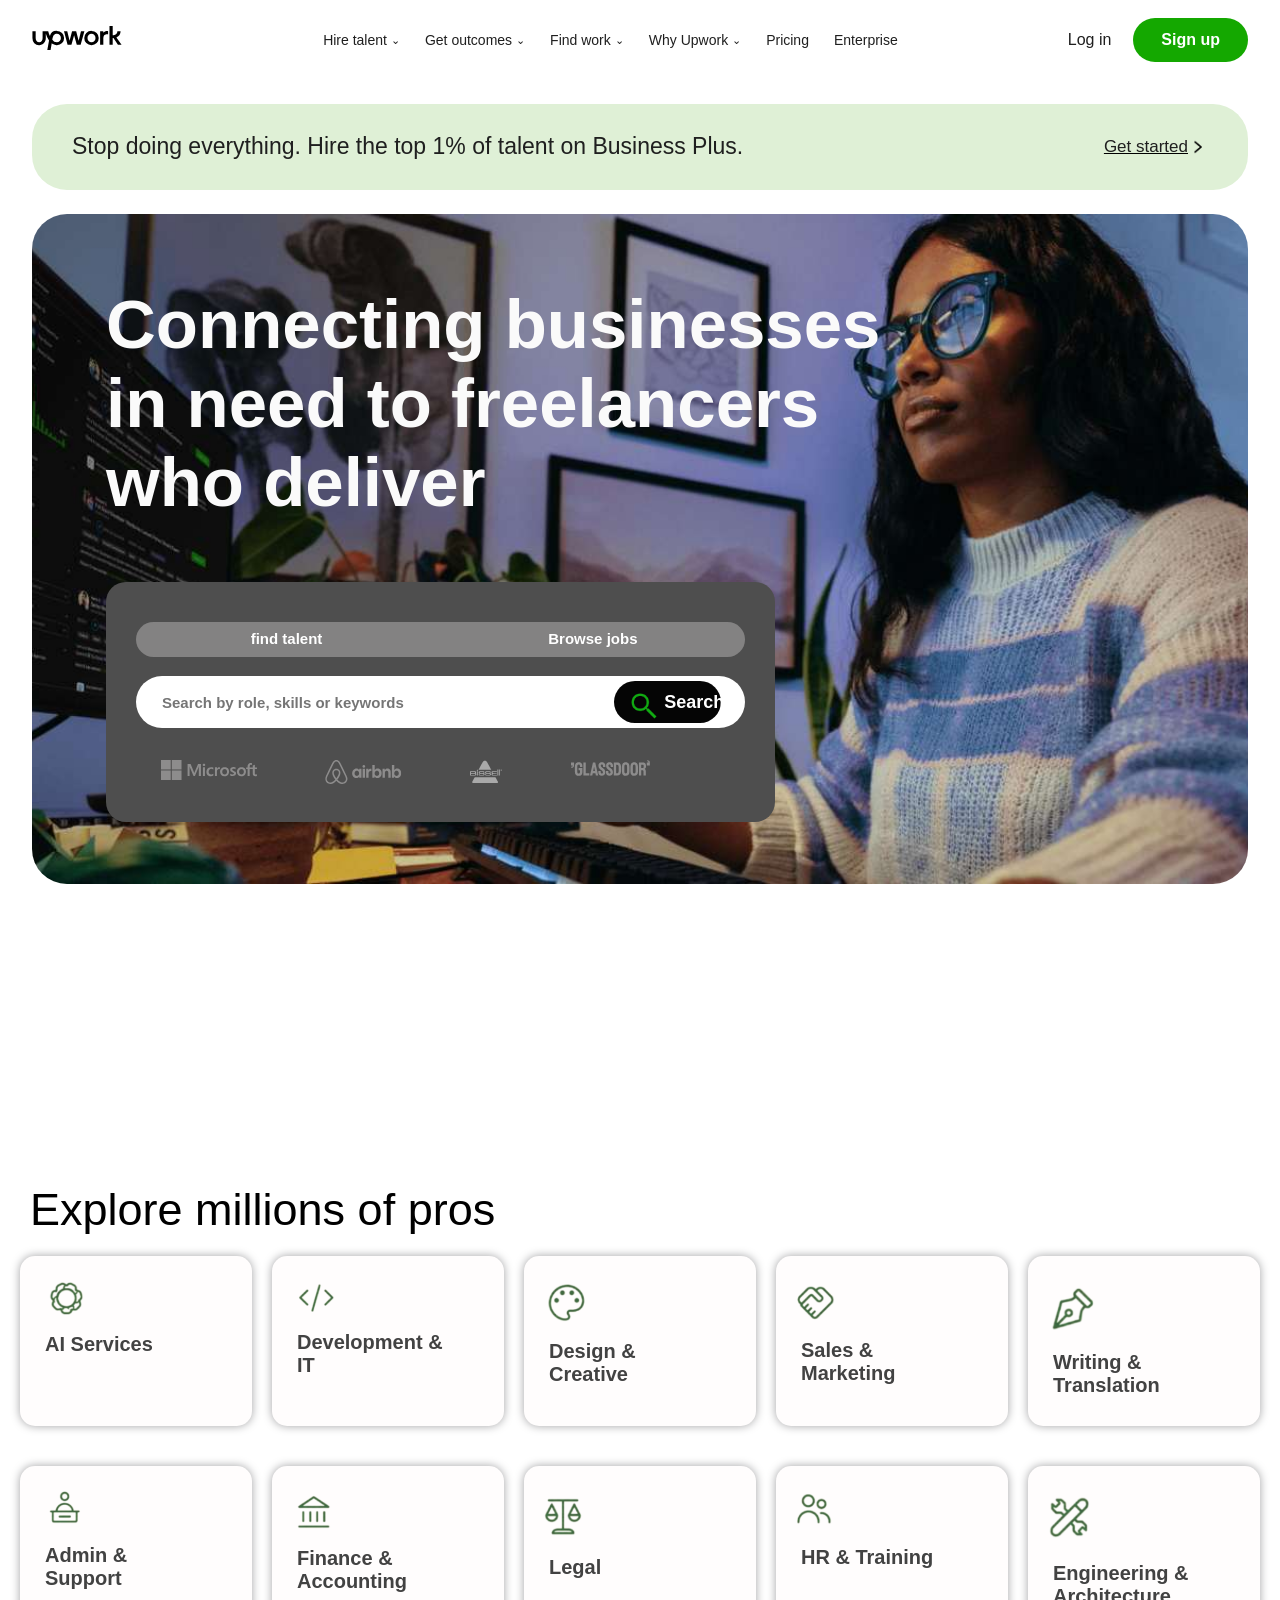
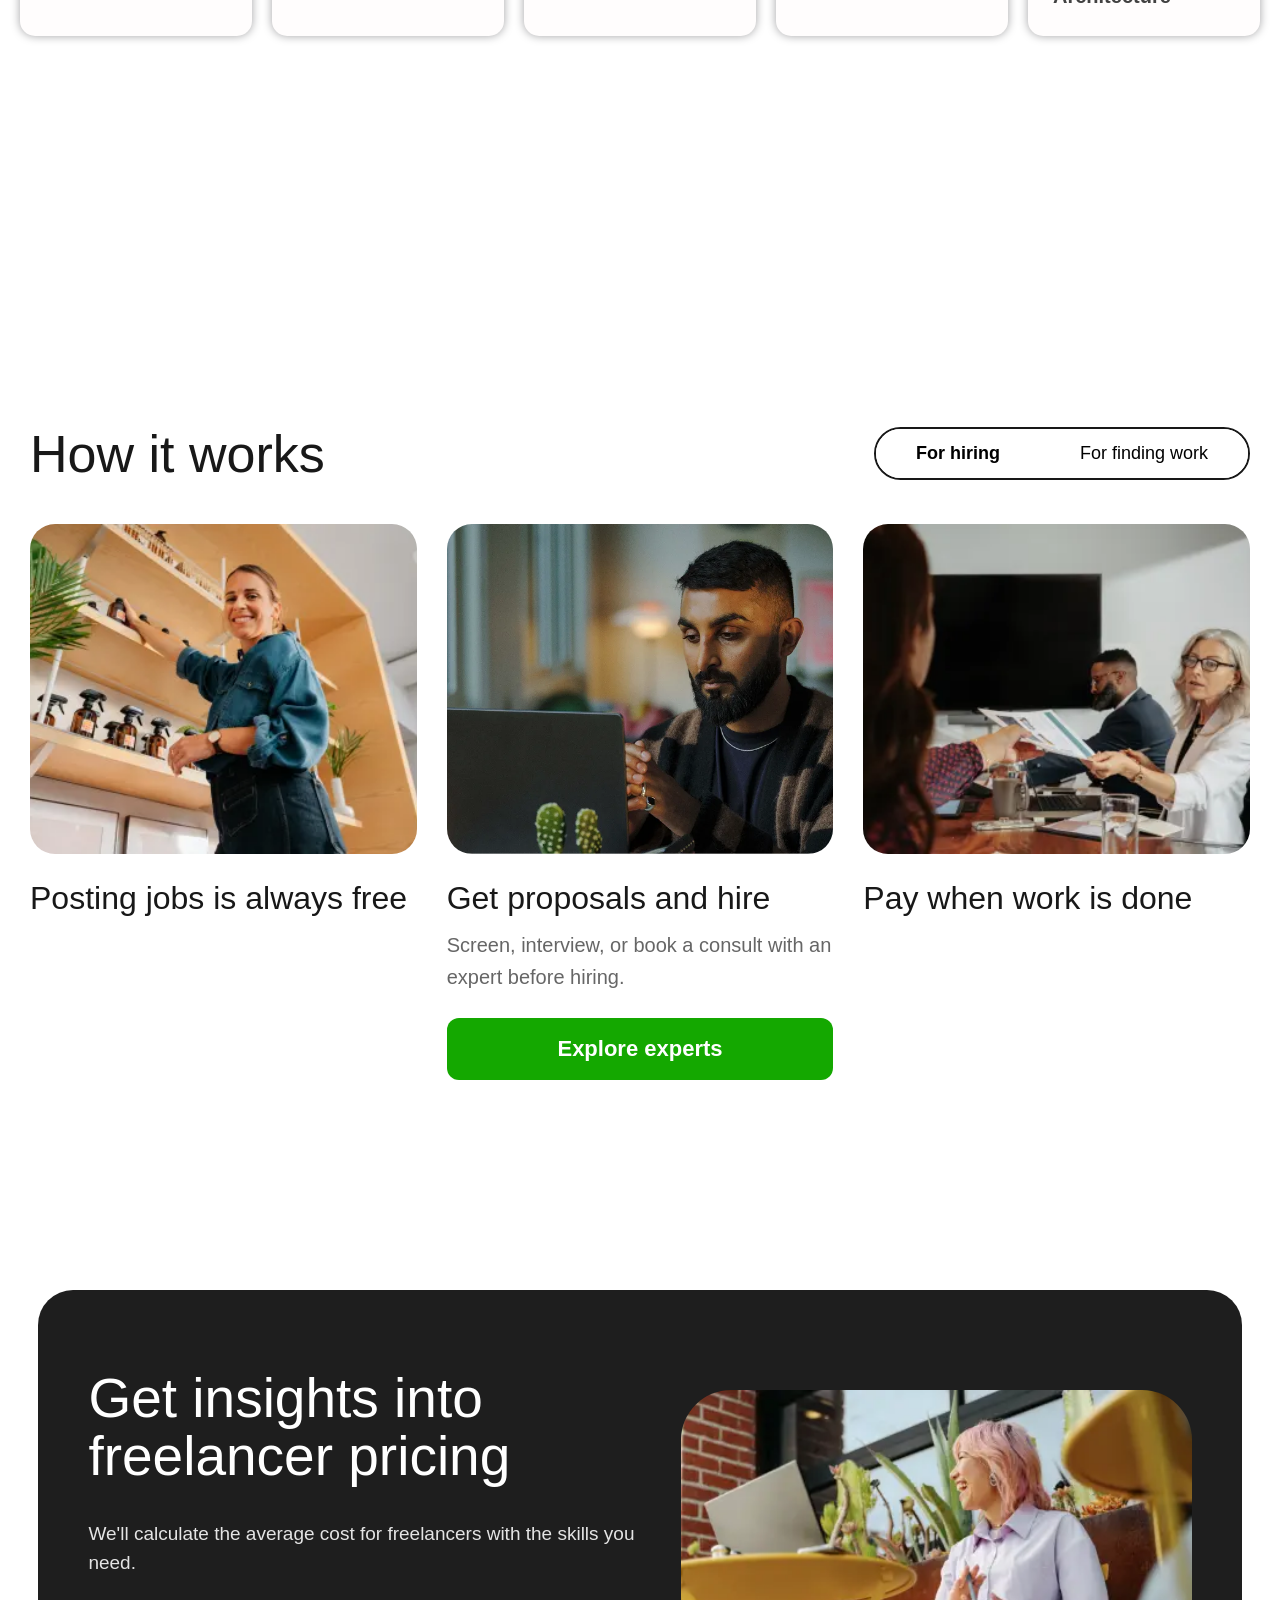
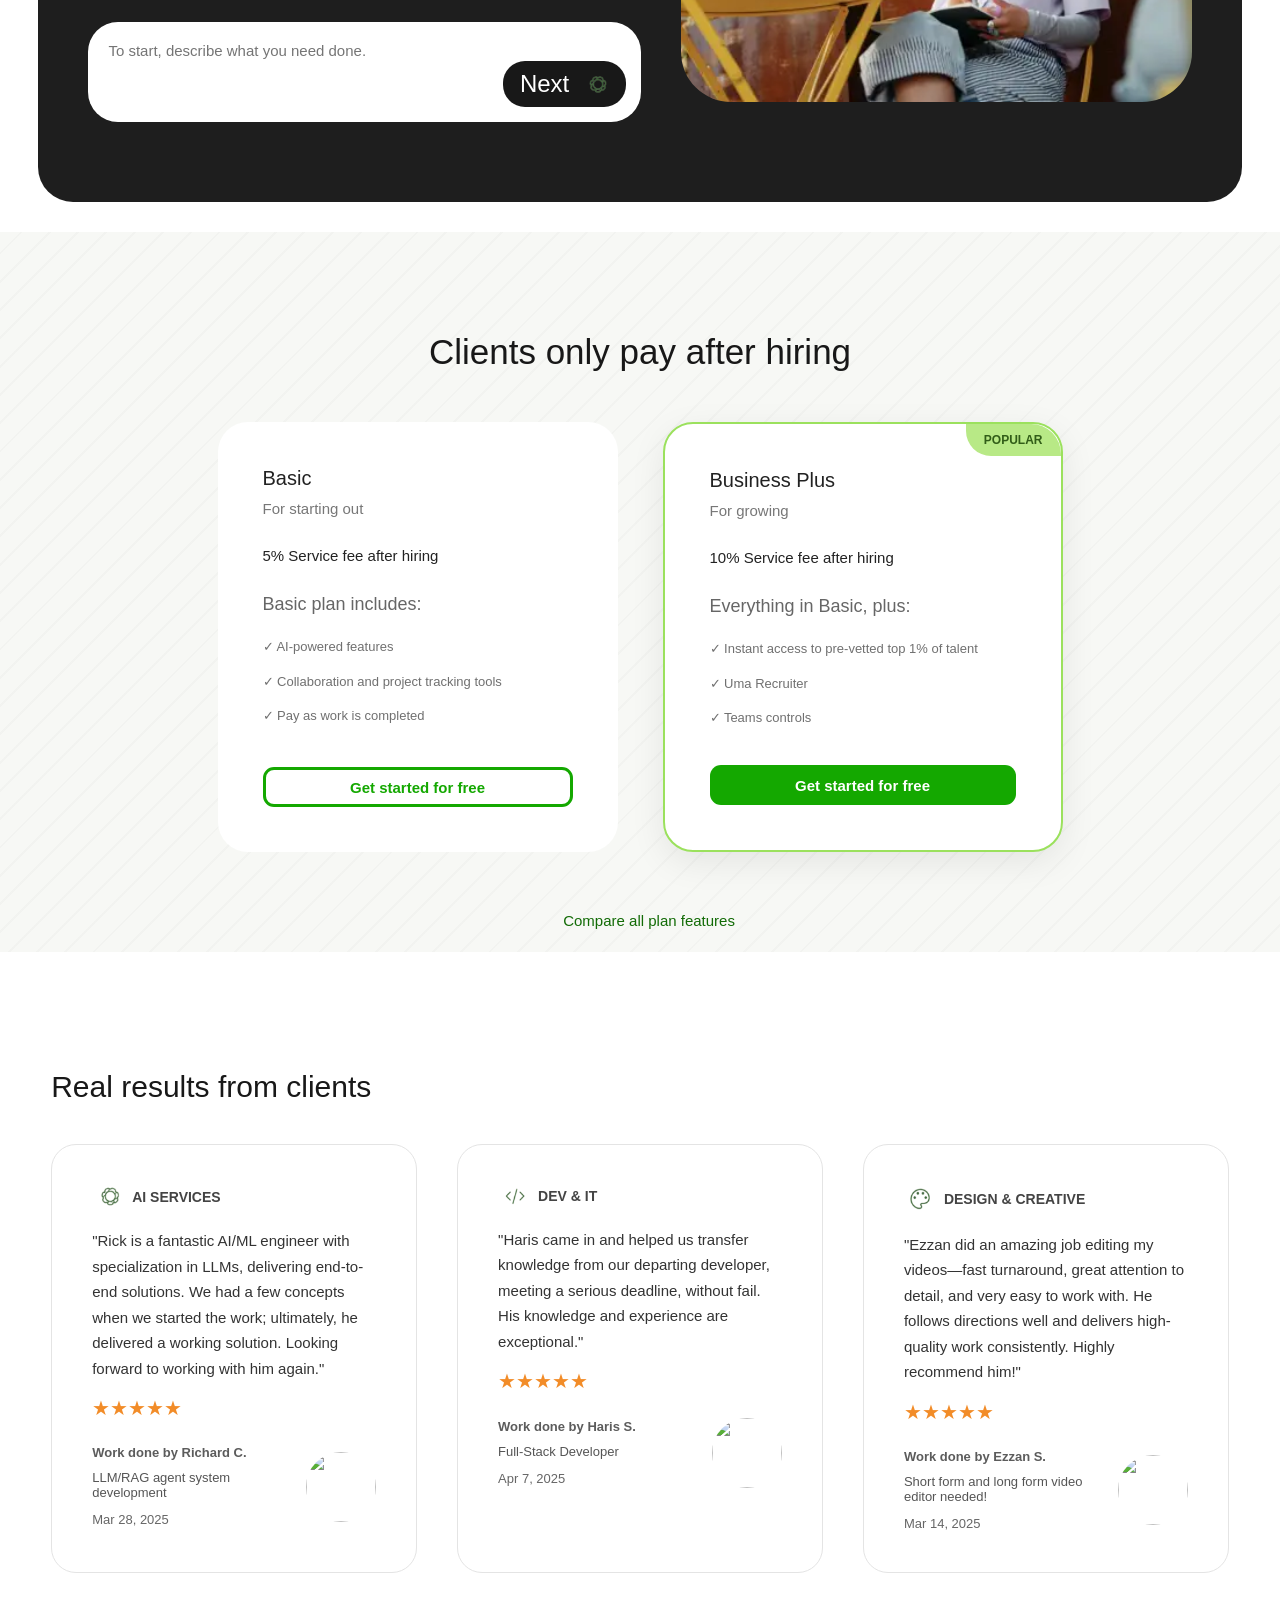
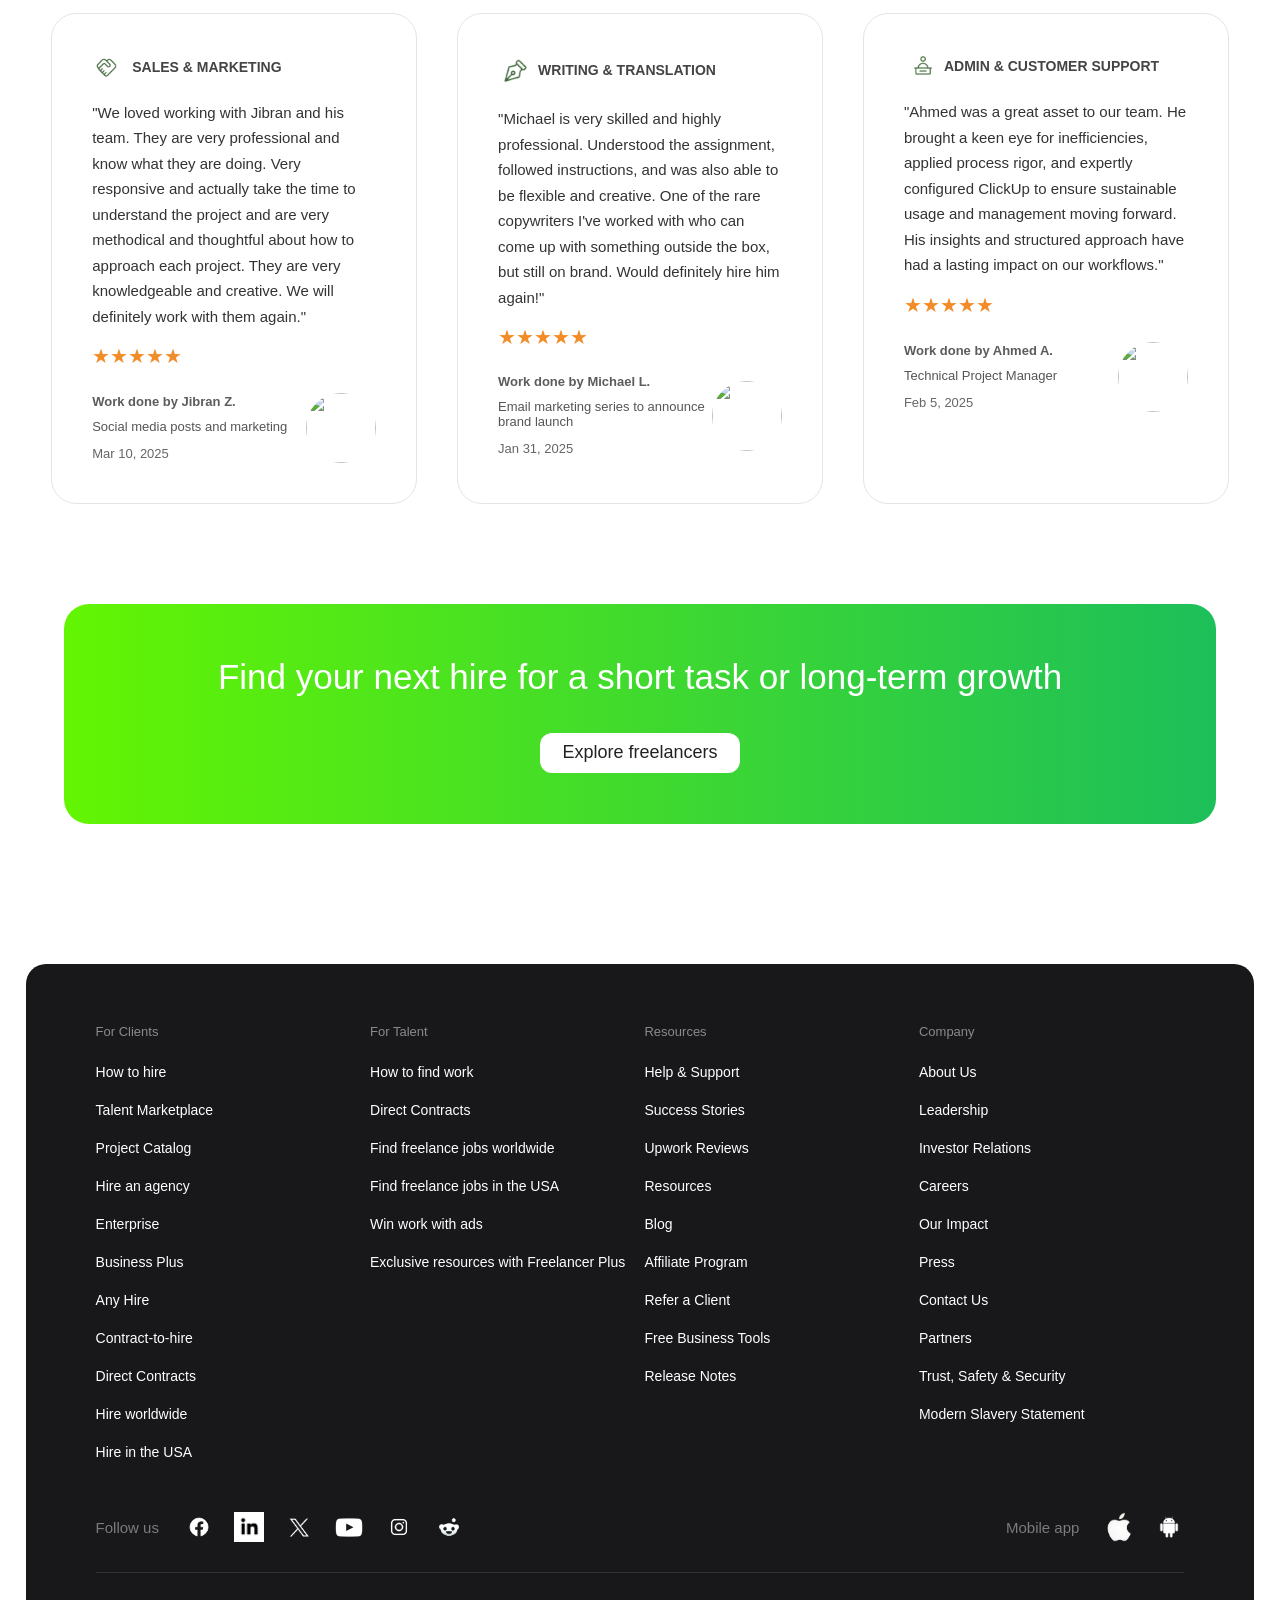
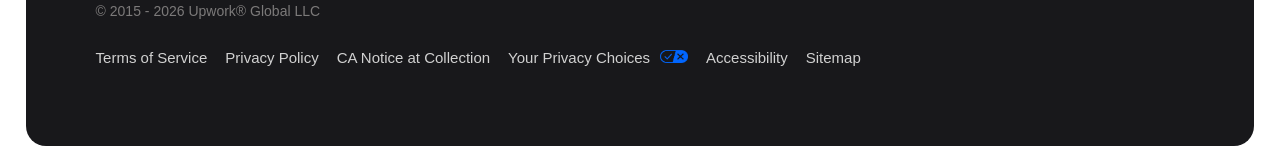
==== index.html @ 5a53b21b "first commit" ====
<!DOCTYPE html>
<html lang="en">
<head>
    <meta charset="UTF-8">
    <meta name="viewport" content="width=device-width, initial-scale=1.0">
    <title>Upwork Clone</title>
    <link rel="stylesheet" href="style.css">
</head>
<body>

    <header class="navbar">

        <div class="logo"><img src="./asset/upwork.svg.svg" alt="upwork"></div>

        <div class="menu-btn" id="menu-btn">
            <span></span>
            <span></span>
            <span></span>
        </div>

        <nav class="nav-links" id="nav-links">
            <ul>
                <li><a href="H">Hire talent<span class="arrow">⌄</span></a></li>
                <li><a href="H">Get outcomes<span class="arrow">⌄</span></a></li>   
                <li><a href="H">Find work<span class="arrow">⌄</span></a></li>
                <li><a href="H">Why Upwork<span class="arrow">⌄</span></a></li>
                <li><a href="H">Pricing</a></li>
                <li><a href="H">Enterprise</a></li>
            </ul>

            <div class="nav-right">
                <a href="H" class="login">Log in</a>
                <a href="H" class="signup">Sign up</a>
            </div>
            </nav>
    </header>


    <section class="top-banner">
        <div class="top-banner-content">
            <h2>Stop doing everything. Hire the top 1% of talent on Business Plus.</h2>
            
            <div class="dis">
            <u><a href="">Get started</a></u>
            <img src="./asset/download (1)1.png" alt="">
            </div>
        </div>
    </section>


    <section class="hero">
        <img src="./asset/ApartmentCoder.jpg" class="hero-img">
    
    <div class="text">
        <p>Connecting businesses <br> in need to freelancers <br> who deliver</p>
    </div>
        <div class="botton">
            <button class="BUTTON">  
                <button class="insider">find talent</button>
                <button class="insider1">Browse jobs</button>
            </button>
            <div class="BUTTON1">
                <input type="text" placeholder="Search by role, skills or keywords">
            </div>

            <div class="BUTTON2">
                <img src="./asset/bbbbbbbbbbb.png" alt="">
                <p><a href="H">Search</a></p>
            </div>

        <div class="images">
            <div><img src="./asset/logo-microsoft-grey.svg" alt=""></div>
            <div><img src="./asset/airbnb-grey.svg" alt=""></div>
            <div><img src="./asset/bissell-grey.svg" alt=""></div>
            <div><img src="./asset/glassdoor.svg" alt=""></div>
         </div>   
        </div>
    </section>

    <section class="SECTION2">
        <div class="PTE">
        <p>Explore millions of pros</p>
        </div>
        
        <div class="CARD">
            <div class="CARD1">
                <img src="./asset/ROUND.png" alt="">
                <p>AI Services</p>
            </div>
            <div class="CARD1">
                <img src="./asset/SIDE CUR.png" alt="">
                <p>Development & <br> IT</p>
            </div>
            <div class="CARD1">
                <img src="./asset/MESSA.png" alt="">
                <p>Design & <br>Creative</p>
            </div>
            <div class="CARD1">
                <img src="./asset/handshake.png" alt="">
                <p>Sales & <br> Marketing</p>
            </div>
            <div class="CARD1">
                <img src="./asset/BENDARR.png" alt="">
                <p>Writing & <br>Translation</p>
            </div>
        </div>

        <div class="CARD2">
            <div class="CARD3">
                <img src="./asset/CAPP.png" alt="">
                <p>Admin & <br>Support</p>
            </div>
            <div class="CARD3">
                <img src="./asset/HOUSE.png" alt="">
                <p>Finance & <br>Accounting</p>
            </div>
            <div class="CARD3">
                <img src="./asset/WEIGHT.png" alt="">
                <p>Legal</p>
            </div>
            <div class="CARD3">
                <img src="./asset/PEOPL.png" alt="">
                <p>HR & Training</p>
            </div>
            <div class="CARD3">
                <img src="./asset/SPINNER.png" alt="">
                <p>Engineering & <br>Architecture</p>
            </div>
        </div>

    </section>
   
    <section class="how-it-works">
    <div class="container">

        <div class="top-bar">
            <h2>How it works</h2>

            <div class="switch-btn">
                <button class="active">For hiring</button>
                <button>For finding work</button>
            </div>
        </div>

        <div class="work-cards">

            <div class="work-card">
                <img src="./asset/for_hiring_1.jpg" alt="">
                <h3>Posting jobs is always free</h3>
            </div>

            <div class="work-card">
                <img src="./asset/for_hiring_7.png" alt="">
                <h3>Get proposals and hire</h3>
                <p>
                    Screen, interview, or book a consult
                    with an expert before hiring.
                </p>

                <a href="#" class="expert-btn">
                    Explore experts
                </a>
            </div>

            <div class="work-card">
                <img src="./asset/for_finding_work_1.png" alt="">
                <h3>Pay when work is done</h3>
            </div>

        </div>

    </div>
</section>

<section class="pricing-section">

    <div class="pricing-container">
        <div class="pricing-left">

            <h2>
                Get insights into <br>
                freelancer pricing
            </h2>

            <p>
                We'll calculate the average cost for freelancers with the skills you need.
            </p>

            <div class="pricing-input-box">
                <input
                    type="text"placeholder="To start, describe what you need done.">
                <button class="next-btn">
                    <span>Next</span>
                    <img src="./asset/ROUND.png" alt="">
                </button>
            </div>

        </div>

        <div class="pricing-right">
            <img src="./asset/gett.webp" alt="">
        </div>
    </div>
</section>

<section class="plans-section">

    <h2 class="plans-title">
        Clients only pay after hiring
    </h2>

    <div class="plans-wrapper">

        <div class="plan-card basic-card">
            <h3>Basic</h3>
            <p class="plan-subtitle">
                For starting out
            </p>

            <p class="fee-text">
                5% Service fee after hiring
            </p>

            <h4>
                Basic plan includes:
            </h4>

            <ul>
                <li>✓ AI-powered features</li>
                <li>✓ Collaboration and project tracking tools</li>
                <li>✓ Pay as work is completed</li>
            </ul>

            <button class="outline-btn">
                Get started for free
            </button>
        </div>

        <div class="plan-card business-card">

            <div class="popular-tag">
                POPULAR
            </div>

            <h3>Business Plus</h3>

            <p class="plan-subtitle">
                For growing
            </p>

            <p class="fee-text">
                10% Service fee after hiring
            </p>

            <h4>
                Everything in Basic, plus:
            </h4>

            <ul>
                <li>✓ Instant access to pre-vetted top 1% of talent</li>
                <li>✓ Uma Recruiter</li>
                <li>✓ Teams controls</li>
            </ul>

            <button class="green-btn">
                Get started for free
            </button>
        </div>
    </div>
</section>

<section class="plan">
    <p><a href="text">Compare all plan features</a></p>
</section>

<section class="results-section">
    <h2 class="results-title">
        Real results from clients
    </h2>

    <div class="results-grid">
        <div class="result-card">

            <div class="category">
                <img src="./asset/ROUND.png" alt="">
                <span>AI SERVICES</span>
            </div>

            <p class="review">
                "Rick is a fantastic AI/ML engineer with specialization in LLMs, delivering end-to-end solutions. We had a few concepts when we started the work; ultimately, he delivered a working solution. Looking forward to working with him again."
            </p>

            <div class="stars">
                ★★★★★
            </div>

            <div class="worker">

                <div>
                    <h4>Work done by Richard C.</h4>
                    <p>LLM/RAG agent system development</p>
                    <span>Mar 28, 2025</span>
                </div>
                <img src="./asset/profile1.png" alt="">
            </div>
        </div>

        <div class="result-card">

            <div class="category">
                <img src="./asset/SIDE CUR.png" alt="">
                <span>DEV & IT</span>
            </div>

            <p class="review">
                "Haris came in and helped us transfer knowledge from our departing developer, meeting a serious deadline, without fail. His knowledge and experience are exceptional."
            </p>

            <div class="stars">
                ★★★★★
            </div>

            <div class="worker">
                <div>
                    <h4>Work done by Haris S.</h4>
                    <p>Full-Stack Developer</p>
                    <span>Apr 7, 2025</span>
                </div>
                <img src="./asset/profile2.png" alt="">
            </div>
        </div>

        <div class="result-card">
            <div class="category">
                <img src="./asset/MESSA.png" alt="">
                <span>DESIGN & CREATIVE</span>
            </div>

            <p class="review">
                "Ezzan did an amazing job editing my videos—fast turnaround, great attention to detail, and very easy to work with. He follows directions well and delivers high-quality work consistently. Highly recommend him!"
            </p>

            <div class="stars">
                ★★★★★
            </div>

            <div class="worker">
                <div>
                    <h4>Work done by Ezzan S.</h4>
                    <p>Short form and long form video editor needed!</p>
                    <span>Mar 14, 2025</span>
                </div>
                <img src="./asset/profile3.png" alt="">
            </div>
        </div>

        <div class="result-card">
            <div class="category">
                <img src="./asset/handshake.png" alt="">
                <span>SALES & MARKETING</span>
            </div>

            <p class="review">
                "We loved working with Jibran and his team. They are very professional and know what they are doing. Very responsive and actually take the time to understand the project and are very methodical and thoughtful about how to approach each project. They are very knowledgeable and creative. We will definitely work with them again."
            </p>

            <div class="stars">
                ★★★★★
            </div>

            <div class="worker">
                <div>
                    <h4>Work done by Jibran Z.</h4>
                    <p>Social media posts and marketing</p>
                    <span>Mar 10, 2025</span>
                </div>
                <img src="./asset/profile4.png" alt="">
            </div>
        </div>

        <div class="result-card">
            <div class="category">
                <img src="./asset/BENDARR.png" alt="">
                <span>WRITING & TRANSLATION</span>
            </div>

            <p class="review">
                "Michael is very skilled and highly professional. Understood the assignment, followed instructions, and was also able to be flexible and creative. One of the rare copywriters I've worked with who can come up with something outside the box, but still on brand. Would definitely hire him again!"
            </p>

            <div class="stars">
                ★★★★★
            </div>

            <div class="worker">
                <div>
                    <h4>Work done by Michael L.</h4>
                    <p>Email marketing series to announce brand launch</p>
                    <span>Jan 31, 2025</span>
                </div>

                <img src="./asset/profile5.png" alt="">
            </div>
        </div>

        <div class="result-card">

            <div class="category">
                <img src="./asset/CAPP.png" alt="">
                <span>ADMIN & CUSTOMER SUPPORT</span>
            </div>

            <p class="review">
                "Ahmed was a great asset to our team. He brought a keen eye for inefficiencies, applied process rigor, and expertly configured ClickUp to ensure sustainable usage and management moving forward. His insights and structured approach have had a lasting impact on our workflows."
            </p>

            <div class="stars">
                ★★★★★
            </div>
            <div class="worker">
                <div>
                    <h4>Work done by Ahmed A.</h4>
                    <p>Technical Project Manager</p>
                    <span>Feb 5, 2025</span>
                </div>
                <img src="./asset/profile6.png" alt="">
            </div>
        </div>
    </div>
</section>

<section class="cta-section">
    <div class="cta-box">
        <h2>Find your next hire for a short task or long-term growth</h2>
        <button>Explore freelancers</button>
    </div>
</section>

<footer class="footer">

    <div class="footer-top">
        <div class="footer-column">
            <h4>For Clients</h4>

            <a href="#">How to hire</a>
            <a href="#">Talent Marketplace</a>
            <a href="#">Project Catalog</a>
            <a href="#">Hire an agency</a>
            <a href="#">Enterprise</a>
            <a href="#">Business Plus</a>
            <a href="#">Any Hire</a>
            <a href="#">Contract-to-hire</a>
            <a href="#">Direct Contracts</a>
            <a href="#">Hire worldwide</a>
            <a href="#">Hire in the USA</a>
        </div>

        <div class="footer-column">
            <h4>For Talent</h4>

            <a href="#">How to find work</a>
            <a href="#">Direct Contracts</a>
            <a href="#">Find freelance jobs worldwide</a>
            <a href="#">Find freelance jobs in the USA</a>
            <a href="#">Win work with ads</a>
            <a href="#">Exclusive resources with Freelancer Plus</a>
        </div>

        <div class="footer-column">
            <h4>Resources</h4>

            <a href="#">Help & Support</a>
            <a href="#">Success Stories</a>
            <a href="#">Upwork Reviews</a>
            <a href="#">Resources</a>
            <a href="#">Blog</a>
            <a href="#">Affiliate Program</a>
            <a href="#">Refer a Client</a>
            <a href="#">Free Business Tools</a>
            <a href="#">Release Notes</a>
        </div>

        <div class="footer-column">
            <h4>Company</h4>

            <a href="#">About Us</a>
            <a href="#">Leadership</a>
            <a href="#">Investor Relations</a>
            <a href="#">Careers</a>
            <a href="#">Our Impact</a>
            <a href="#">Press</a>
            <a href="#">Contact Us</a>
            <a href="#">Partners</a>
            <a href="#">Trust, Safety & Security</a>
            <a href="#">Modern Slavery Statement</a>
        </div>
    </div>

    <div class="footer-social">

        <div class="social-left">
            <span>Follow us</span>

            <div class="social-icons">
                <img src="./asset/facebook.png" alt="">
                <img src="./asset/srfs.jpg" alt="">
                <img src="./asset/twitterrrrrrr.png" alt="">
                <img src="./asset/youtube.png" alt="">
                <img src="./asset/instagram.png" alt="">
                <img src="./asset/kitted.png" alt="">
            </div>
        </div>

        <div class="social-right">
            <span>Mobile app</span>

            <div class="app-icons">
                <img src="./asset/apple.png" alt="">
                <img src="./asset/play st.png" alt="">
            </div>
        </div>
    </div>

    <hr>

    <div class="footer-bottom">

        <p>© 2015 - 2026 Upwork® Global LLC</p>

        <div class="footer-links">
            <a href="#">Terms of Service</a>
            <a href="#">Privacy Policy</a>
            <a href="#">CA Notice at Collection</a>
            <div class="FOOT">
            <a href="#">Your Privacy Choices</a>
            <a href="ima"><img src="./asset/privacy.png" alt=""></a>
            </div>
            <a href="#">Accessibility</a>
            <a href="#">Sitemap</a>
        </div>
    </div>

</footer>

    <script>

        const menuBtn = document.getElementById("menu-btn");
        const navLinks = document.getElementById("nav-links");

        menuBtn.addEventListener("click", () => {

            menuBtn.classList.toggle("active");
            navLinks.classList.toggle("active");

        }
    )
    </script>

</body>
</html>
---- style.css ----
*{
    margin: 0;
    padding: 0;
    box-sizing: border-box;
    font-family: Arial, Helvetica, sans-serif;
}

html,body{
    background: white;
    overflow-x: hidden;
    width: 100%;
}

.navbar{
    width: 100%;
    height: 80px;
    padding: 0 32px;
    display: flex;
    align-items: center;
    justify-content: space-between;
    background: white;
    position: relative;
}

.logo img{
    width: 90px;
}

.nav-links{
    display: flex;
    align-items: center;
    gap: 20px;
    margin-left: 20px;
}

.nav-links ul{
    display: flex;
    align-items: center;
    gap: 25px;
    list-style: none;
    margin-right: 150px;
}

.nav-links ul li a{
    text-decoration: none;
    color: #1f1f1f;
    font-size: 14px;
    font-weight: 500;
    display: flex;
    align-items: center;
    gap: 4px;
}

.arrow{
    font-size: 11px;
}

.nav-right{
    display: flex;
    align-items: center;
    gap: 22px;
}

.login{
    text-decoration: none;
    color: #1f1f1f;
    font-size: 16px;
    font-weight: 500;
}

.signup{
    text-decoration: none;
    background: #14a800;
    color: white;
    padding: 13px 28px;
    border-radius: 50px;
    font-size: 16px;
    font-weight: 600;
}

.menu-btn{
    width: 32px;
    display: none;
    flex-direction: column;
    gap: 6px;
    cursor: pointer;
}

.menu-btn span{
    width: 100%;
    height: 3px;
    background: black;
    border-radius: 10px;
    transition: 0.4s;
}

.top-banner{
    width: 100%;
    padding: 24px 32px;
}

.top-banner-content{
    width: 100%;
    background: #dff0d6;
    border-radius: 35px;
    padding: 28px 40px;
    display: flex;
    align-items: center;
    justify-content: space-between;
    gap: 20px;
}

.dis{
    display: flex;
}

.dis img{
    width: 20px;
}

.top-banner-content h2{
    font-size: 23px;
    color: #1f1f1f;
    font-weight: 500;
    line-height: 1.3;
}

.top-banner-content a{
    text-decoration: none;
    color: #1f1f1f;
    font-size: 17px;
    white-space: nowrap;
}

.hero{
    width: 100%;
    height: 670px;
    padding: 0 32px;
    position: relative;
}

.hero-img{
    width: 100%;
    height: 100%;
    object-fit: cover;
    border-radius: 35px;
}

.text{
    font-family: 'Franklin Gothic Medium', 'Arial Narrow', Arial, sans-serif;
    font-weight: bold;
    font-size: 69px;
    color: rgb(250, 250, 250);
    position: relative;
    bottom: 90%;
    margin-left: 74px;
    flex-wrap: wrap;
}

.botton{
    background-color: rgb(78, 78, 78);
    width: 55%;
    height: 240px;
    border-radius: 20px;
    position: relative;
    bottom: 81%;
    margin-left: 74px;
}

.BUTTON{
    width: 91%;
    border: hsl(99, 46%, 89%);
    margin-left: 30px;
    margin-top: 40px;
    height: 35px;
    border-radius: 30px;
    background-color: #838282;
    flex-wrap: wrap;
}

.insider{
    border-radius: 30px;
    background-color: transparent;
    height: 35px;
    color: white;
    font-size: 15px;
    width: 45%;
    border: none;
    margin-left: 30px;
    font-weight: bold;
    position: relative;
    bottom: 40px;
}

.insider1{
    border-radius: 30px;
    background-color: transparent;
    height: 35px;
    color: white;
    font-size: 15px;
    font-weight: bold;
    width: 45%;
    border: none;
    margin-left: 1px;
    position: relative;
    bottom: 40px;
}

.insider1:focus{
    border: 2px solid white;
    outline: none;
}

.insider:focus{
    border: 2px solid white;
    outline: none;
}

.BUTTON1 input{
    width: 91%;
    border: none;
    margin-left: 30px;
    position: relative;
    bottom: 20px;
    height: 35px;
    border-radius: 30px;
    padding: 26px;
    font-size: 15px;
    font-weight: bold;
}

.BUTTON2{
    width: 19%;
    height: 42px;
    border: none;
    border-radius: 30px;
    background-color: rgb(5, 5, 5);
    display: flex;
    align-items: center;
    position: relative;
    bottom: 28%;
    left: 76%;
    gap: 5px;
}

.BUTTON2 img{
    width: 30px;
    margin-top: 8px;
    margin-left: 15px;
}

.BUTTON2 p a{
    text-decoration: none;
    color: white;
    font-size: 18px;
    font-weight: bold;
}

.images{
    display: flex;
    flex-direction: row;
    gap: 11%;
    margin-left: 55px;
    position: relative;
    bottom: 30px;
}

.SECTION2{
    width: 100%;
    height: 100vh;
}

.PTE{
    font-size: 45px;
    font-family: 'Segoe UI', Tahoma, Geneva, Verdana, sans-serif;
    color: black;
    margin-top: 300px;
    margin-left: 30px;
}
.CARD{
    display: grid;
    grid-template-columns: repeat(5,1fr);
    gap: 20px;
    width: 100%;
    padding: 20px;
}

.CARD1{
    height: 170px;
    border-radius: 15px;
    background-color: rgb(255, 253, 253);
    border: none;
    box-shadow: 0 0 10px rgb(163, 163, 165);
    padding: 5px;
}

.CARD1:hover{
    border: 2px solid rgb(1, 17, 2);
}

.CARD1 p{
    font-family: 'Segoe UI', Tahoma, Geneva, Verdana, sans-serif;
    font-size: 20px;
    font-weight: bold;
    color: rgb(66, 66, 66);
    margin-left: 20px;
    margin-top: 10px;
}

.CARD1 img{
    width: 55px;
    margin-top: 17px;
    margin-left: 8px;
}

.CARD2{
    display: grid;
    grid-template-columns: repeat(auto-fit, minmax(140px, 1fr));
    gap: 20px;
    width: 100%;
    padding: 20px;
    margin-bottom: 80px;
}

.CARD3{
    min-height:170px;
    height:auto;
    border-radius: 15px;
    background-color: rgb(255, 253, 253);
    border: none;
    box-shadow: 0 0 10px rgb(163, 163, 165);
    padding: 5px;
}

.CARD3:hover{
    border: 2px solid rgb(1, 17, 2);
}

.CARD3 p{
    font-family: 'Segoe UI', Tahoma, Geneva, Verdana, sans-serif;
    font-size: 20px;
    font-weight: bold;
    color: rgb(66, 66, 66);
    margin-left: 20px;
    margin-top: 10px;
}

.CARD3 img{
    width: 50px;
    margin-top: 17px;
    margin-left: 8px;
}

.how-it-works{
    padding:30px;
    clear:both;
    /* margin-top:10px; */
    position: relative;
    bottom: 90px;
}

.how-it-works .top-bar{
    display:flex;
    justify-content:space-between;
    align-items:center;
    margin-bottom:40px;
}

.how-it-works h2{
    font-size:30px;
    font-weight:500;
    color:#181818;
}

.switch-btn{
    display:flex;
    border:2px solid #181818;
    border-radius:50px;
    overflow:hidden;
}

.switch-btn button{
    border:none;
    background:white;
    padding:14px 40px;
    font-size:18px;
    cursor:pointer;
}

.switch-btn .active{
    background:#fff;
    font-weight:600;
}

.work-cards{
    display:grid;
    grid-template-columns:repeat(3,1fr);
    gap:30px;
}

.work-card img{
    width:100%;
    height:380px;
    object-fit:cover;
    border-radius:25px;
}

.work-card h3{
    margin-top:22px;
    font-size:38px;
    font-weight:500;
    color:#181818;
}

.work-card p{
    margin-top:12px;
    font-size:20px;
    line-height:1.6;
    color:#666;
}

.expert-btn{
    display:block;
    text-align:center;
    background:#14a800;
    color:white;
    text-decoration:none;
    padding:18px;
    border-radius:12px;
    margin-top:25px;
    font-size:22px;
    font-weight:600;
}

.pricing-section{
    width:94%;
    margin:90px auto;
    background:#1e1e1e;
    border-radius:35px;
    padding:80px 50px;
}

.pricing-container{
    display:flex;
    justify-content:space-between;
    align-items:center;
    gap:40px;
}

.pricing-left{
    width:52%;
}

.pricing-left h2{
    color:white;
    font-size:60px;
    font-weight:500;
    line-height:1.05;
    margin-bottom:35px;
}

.pricing-left p{
    color:#e4e4e4;
    font-size:19px;
    line-height:1.5;
    max-width:620px;
    margin-bottom:45px;
}


.pricing-input-box{
    width:100%;
    max-width:760px;
    height:100px;
    background:white;
    border-radius:30px;
    position:relative;
    padding:20px;
}

.pricing-input-box input{
    width:100%;
    border:none;
    outline:none;
    background:none;
    font-size:15px;
    color:#666;
}


.next-btn{
    position:absolute;
    right:15px;
    bottom:15px;
    background:#181818;
    border:none;
    border-radius:22px;
    padding:9px 17px;
    display:flex;
    align-items:center;
    gap:12px;
    cursor:pointer;
}

.next-btn span{
    color:white;
    font-size:24px;
    font-weight:500;
}

.next-btn img{
    width:28px;
    height:28px;
    object-fit:contain;
}

.pricing-right{
    width:48%;
    display:flex;
    justify-content:center;
    align-items:center;
}

.pricing-right img{
    width:100%;
    max-width:720px;
    display:block;
    border-radius: 50px;
}

.plans-section{
    width:100%;
    padding:100px 0;
    background:#f7f8f5;
    position:relative;
    overflow:hidden;
    bottom: 60px;
}

.plans-section::before{
    content:"";
    position:absolute;
    inset:0;
    background-image:
    repeating-linear-gradient(
        -45deg,
        transparent,
        transparent 18px,
        rgba(0,0,0,0.02) 18px,
        rgba(0,0,0,0.02) 20px
    );
    pointer-events:none;
}

.plans-title{
    text-align:center;
    font-size:35px;
    font-weight:500;
    color:#181818;
    margin-bottom:50px;
    position:relative;
    z-index:2;
    flex-wrap: wrap;
}

.plans-wrapper{
    width:90%;
    max-width:1300px;
    margin:auto;
    display:flex;
    justify-content:center;
    gap:45px;
    position:relative;
    z-index:2;
}

.plan-card{
    width:450px;
    background:white;
    border-radius:30px;
    padding:45px;
    position:relative;
    height:430px;
}

.plan-card h3{
    font-size:20px;
    font-weight:500;
    margin-bottom:10px;
    color:#222;
}

.plan-subtitle{
    color:#777;
    font-size:15px;
    margin-bottom:30px;
}

.fee-text{
    font-size:15px;
    color:#222;
    margin-bottom:30px;
}

.plan-card h4{
    font-size:18px;
    color:#666;
    margin-bottom:25px;
    font-weight:400;
}

.plan-card ul{
    list-style:none;
    padding:0;
}

.plan-card ul li{
    font-size:13px;
    color:#707070;
    margin-bottom:20px;
   line-height:1.1;
}

.business-card{
    border:2px solid #9be15d;
    box-shadow:0 10px 35px rgba(0,0,0,0.08);
}

.popular-tag{
    position:absolute;
    top:0;
    right:0;
    background:#b8e986;
    color:#315d18;
    padding:9px 18px;
    border-bottom-left-radius:25px;
    border-top-right-radius:30px;
    font-size:12px;
    font-weight:600;
}

.outline-btn{
    position:absolute;
    bottom:45px;
    left:45px;
    width:calc(100% - 90px);
    height:40px;
    border:3px solid #14a800;
    background:white;
    color:#14a800;
    font-size:15px;
    font-weight:600;
    border-radius:11px;
    cursor:pointer;
}

.green-btn{
    position:absolute;
    bottom:45px;
    left:45px;
    width:calc(100% - 90px);
    height:40px;
    border:none;
    background:#14a800;
    color:white;
    font-size:15px;
    font-weight:600;
    border-radius:11px;
    cursor:pointer;
}

.plan p a{
    text-decoration: none;
    color: #126b06;
    margin-left: 44%;
    position: relative;
    bottom: 100px;
    font-size: 15px;
}

.results-section{
    width:92%;
    margin:120px auto;
    position:relative;
}

.results-title{
    font-size:35px;
    font-weight:500;
    position: relative;
    bottom: 80px;
    color:#181818;
}

.results-grid{
    display:grid;
    grid-template-columns:
    repeat(3,1fr);
    gap:40px;
    position: relative;
    bottom: 40px;
}

.result-card{
    background:white;
    border:1px solid #e4e4e4;
    border-radius:25px;
    padding:40px;
    min-height:300px;
    /* width: 390px; */
}

.category{
    display:flex;
    align-items:center;
    gap:10px;
    margin-bottom:20px;
}

.category img{
    width:30px;
}

.category span{
    font-size:14px;
    font-weight:600;
    color:#444;
}

.review{
    font-size:15px;
    line-height:1.7;
    color:#333;
    margin-bottom:15px;
}

.stars{
    color:#f28c28;
    font-size:20px;
    margin-bottom:25px;
}

.worker{
    display:flex;
    justify-content:space-between;
    align-items:center;
}

.worker h4{
    font-size:13px;
    margin-bottom:10px;
    color: #5c5c5c;
}

.worker p{
    font-size:13px;
    margin-bottom:10px;
    color:#555;
}

.worker span{
    font-size:13px;
    color:#666;
}

.worker img{
    width:70px;
    height:70px;
    border-radius:50%;
    object-fit:cover;
}

.cta-section{
    width:100%;
    padding:40px 0;
    background:#fff;
}

.cta-box{
    width:90%;
    margin:auto;
    height:220px;
    border-radius:25px;
    background:linear-gradient(
        90deg,
        #63f502,
        #1dbf5a
    );
    display:flex;
    flex-direction:column;
    justify-content:center;
    align-items:center;
    position: relative;
    bottom: 100px;
}

.cta-box h2{
    color:white;
    font-size:35px;
    font-weight:500;
    text-align:center;
    width:80%;
    line-height:1.2;
}

.cta-box button{
    margin-top:35px;
    width:200px;
    height:40px;
    border:none;
    border-radius:12px;
    background:white;
    color:#222;
    font-size:18px;
    cursor:pointer;
}

.footer{
    width:96%;
    margin:auto;
    background:#18181b;
    border-radius:20px;
    padding:60px 70px;
}

.footer-top{
    display:grid;
    grid-template-columns:repeat(4,1fr);
    gap:9px;
}

.footer-column h4{
    color:#8a8a8a;
    font-size:13px;
    margin-bottom:25px;
    font-weight:500;
}

.footer-column a{
    display:block;
    color:white;
    text-decoration:none;
    font-size:14px;
    margin-bottom:22px;
}

.footer-social{
    margin-top:30px;
    display:flex;
    justify-content:space-between;
    align-items:center;
}

.social-left,
.social-right{
    display:flex;
    align-items:center;
    gap:25px;
}

.social-left span,
.social-right span{
    color:rgb(124, 122, 122);
    font-size:15px;
}

.social-icons,
.app-icons{
    display:flex;
    align-items:center;
    gap:20px;
}

.social-icons img,
.app-icons img{
    width:30px;
    height:30px;
    object-fit:contain;
}

.footer hr{
    margin:40px 0;
    border:none;
    height:1px;
    background:#333;
    position: relative;
    bottom: 10px;
}

.footer-bottom{
    display:flex;
    justify-content:space-between;
    align-items:center;
    flex-wrap:wrap;
    gap:30px;
    position: relative;
    bottom: 20px;
}

.footer-bottom p{
    color:rgb(124, 122, 122);
    font-size:14px;
}

.footer-links{
    display:flex;
    flex-wrap:wrap;
    gap:18px;
    margin-right: 110px;
}

.footer-links a{
    color:#d1d1d1;
    text-decoration:none;
    font-size:15px;
}

.FOOT{
    display: flex;
    gap: 10px;
}

.FOOT img{
    width: 28px;
}

@media(max-width:2560px){

    .BUTTON2{
        width: 16%;
    }
}

@media(max-width:1400px){

     .footer-top{
        gap:9px;
    }

    .results-title{
        font-size:30px;
    }

    .plans-title{
        font-size:35px;
    }

    .plan-card{
        width:400px;
    }

   
    .pricing-left h2{
        font-size:55px;
    }

    .hero-content h1{
        font-size: 72px;
    }

    .navbar{
        width: 100%;
    }

    .text{
        font-size: 69px;
    }

    .hero-buttons{
        width: 700px;
    }

    .card-container{
        grid-template-columns: repeat(3,1fr);
    }

    .how-it-works h2{
        font-size:52px;
    }

    .work-card h3{
        font-size:32px;
    }

    .work-card img{
        height:330px;
    }

}

@media(max-width:1100px){

      .botton{
        width: 100%;
        bottom: 120px;
        margin: 0 auto;
    }

     .footer-top{
        grid-template-columns:repeat(2,1fr);
    }

    .results-grid{
        grid-template-columns:repeat(2,1fr);
    }

    .plans-wrapper{
        gap:25px;
    }

    .plan-card{
        width:400px;
        padding:35px;
    }

    .pricing-left h2{
        font-size:50px;
    }

    .pricing-left p{
        font-size:14px;
    }

    .pricing-input-box{
        height:70px;
    }
    
    .work-cards{
        grid-template-columns:1fr;
    }

    .how-it-works h2{
        font-size:48px;
    }

    .work-card h3{
        font-size:32px;
    }

    .hero{
        height: 580px;
    }

    .text{
        font-size: 50px;
    }
    
    .work-cards{
        gap:20px;
    }

    .work-card img{
        height:280px;
    }

    .work-card h3{
        font-size:28px;
    }

    .work-card p{
        font-size:17px;
    }

}

@media(max-width:900px){

    .footer{
        padding:50px 40px;
    }

    .footer-social{
        flex-direction:column;
        align-items:flex-start;
        gap:30px;
    }

    .results-title{
        font-size:25px;
    }

    .result-card{
        padding:30px;
    }

    .plans-wrapper{
        flex-direction:column;
        align-items:center;
    }

    .plan-card{
        width:100%;
        max-width:650px;
    }

    .pricing-container{
        flex-direction:column;
    }

    .pricing-left{
        width:100%;
    }

    .pricing-right{
        width:100%;
    }

    .pricing-right img{
        max-width:600px;
    }

    .hero{
        height: 520px;
    }

    .CARD2{
        grid-template-columns: repeat(2,1fr);
    }

    .CARD{
        grid-template-columns: repeat(2,1fr);
    }

    .hero-content{
        left: 60px;
        width: 500px;
    }

    .text{
        font-size: 40px;
    }

    .hero-content h1{
        font-size: 48px;
    }

    .hero-buttons{
        width: 450px;
        flex-direction: column;
    }

    .top-banner-content{
        flex-direction: column;
        align-items: flex-start;
    }

    .card-container{
        grid-template-columns: repeat(2,1fr);
    }

     .top-bar{
        flex-direction:column;
        align-items:flex-start;
        gap:20px;
    }

    .work-cards{
        grid-template-columns:1fr;
    }

    .work-card img{
        height:400px;
    }

}

@media (max-width:768px){

    .BUTTON2{
        left: 72%;
        width: 20%;
    }

    .footer-top{
        grid-template-columns:1fr;
    }

    .footer-bottom{
        flex-direction:column;
        align-items:flex-start;
    }

    .cta-box h2{
        font-size:28px;
    }

    .results-grid{
        grid-template-columns:1fr;
    }

    .results-title{
        font-size:20px;
        text-align:center;
    }

    .plans-section{
        padding:70px 0;
    }

    .plans-title{
        font-size:30px;
        margin-bottom:40px;
    }

    .plan-card{
        min-height:auto;
        padding:30px;
    }

    .plan-card h3{
        font-size:16px;
    }

    .fee-text{
        font-size:11px;
    }

    .plan-card h4{
        font-size:15px;
    }

    .plan-card ul li{
        font-size:11px;
    }

    .outline-btn,
    .green-btn{
        position:static;
        width:100%;
        margin-top:30px;
        font-size:11px;
    }

    .pricing-section{
        padding:50px 20px;
    }

    .pricing-left h2{
        font-size:42px;
    }

    .pricing-left p{
        font-size:17px;
    }

    .pricing-input-box{
        height:110px;
        padding:20px;
    }

    .pricing-input-box input{
        font-size:18px;
    }

    .next-btn{
        padding:12px 18px;
    }

    .next-btn span{
        font-size:18px;
    }

    .next-btn img{
        width:22px;
        height:22px;
    }

    .CARD2{
        display:grid;
        grid-template-columns: repeat(2,1fr);
        gap:15px;
        margin-bottom:60px;
    }

    .CARD{
        display:grid;
        grid-template-columns: repeat(2,1fr);
        gap:15px;
        margin-bottom:60px;
    }

    .CARD3{
        min-height:140px;
        height:auto;
    }

    .SECTION2{
        height:auto;
        padding-bottom:60px;
    }

    .how-it-works{
        margin-top:40px;
        padding:60px 20px;
        clear:both;
    }

    .top-bar{
        display:flex;
        flex-direction:column;
        align-items:center;
        gap:20px;
    }

    .top-bar h2{
        font-size:36px;
        text-align:center;
    }

    .switch-btn{
        width:100%;
    }

    .switch-btn button{
        flex:1;
    }

    .how-it-works h2{
        font-size:40px;
    }

    .switch-btn{
        width:100%;
    }

    .switch-btn button{
        flex:1;
        padding:14px;
        font-size:16px;
    }

    .work-card img{
        height:300px;
    }

    .work-card h3{
        font-size:24px;
    }

    .text{
        font-size: 30px;
    }
}


@media(max-width:550px){

    .BUTTON2{
        left: 68%;
    }

     .footer{
        padding:40px 25px;
    }

    .social-left,
    .social-right{
        flex-direction:column;
        align-items:flex-start;
    }

    .social-icons{
        flex-wrap:wrap;
    }

    .footer-links{
        flex-direction:column;
        gap:15px;
    }

    .cta-box h2{
        font-size:20px;
    }
    
    .results-title{
        font-size:15px;
    }

    .review{
        font-size:11px;
    }

    .category span{
        font-size:10px;
    }

    .worker{
        flex-direction:column;
        align-items:flex-start;
        gap:20px;
    }

    .plans-title{
        font-size:25px;
    }

    .plan p a{
    font-size: 11px;
}

    .plan-card{
        padding:22px;
        border-radius:20px;
    }

    .plan-card h3{
        font-size:11px;
    }

    .plan-subtitle{
        font-size:12px;
    }

    .fee-text{
        font-size:11px;
    }

    .plan-card h4{
        font-size:11px;
    }

    .plan-card ul li{
        font-size:11px;
    }

    .outline-btn,
    .green-btn{
        height:58px;
        font-size:11px;
    }

    .popular-tag{
        padding:12px 20px;
        font-size:14px;
    }

    .pricing-section{
        width:95%;
        padding:35px 15px;
    }

    .pricing-left h2{
        font-size:32px;
    }

    .pricing-left p{
        font-size:15px;
    }

    .pricing-input-box{
        height:100px;
        border-radius:25px;
    }

    .pricing-input-box input{
        font-size:16px;
    }

    .next-btn{
        right:10px;
        bottom:10px;
    }

    .navbar{
        padding: 0 18px;
    }

    .CARD2{
        grid-template-columns: repeat(1fr);
    }

    .CARD{
        grid-template-columns: repeat(1fr);
    }

    .text{
        font-size: 20px;
    }

    .images{
        padding: 10px;
    }

    .menu-btn{
        display: flex;
    }

    .nav-links{
        position: absolute;
        top: 80px;
        left: -100%;
        width: 100%;
        background: white;
        flex-direction: column;
        align-items: flex-start;
        padding: 30px 20px;
        transition: 0.4s;
        z-index: 999;
    }

    .nav-links.active{
        left: 0;
    }

    .nav-links ul{
        width: 100%;
        flex-direction: column;
        align-items: flex-start;
    }

    .nav-links ul li{
        width: 100%;
    }

    .nav-links ul li a{
        width: 100%;
        padding: 12px 0;
        font-size: 18px;
    }

    .nav-right{
        width: 100%;
        flex-direction: column;
        align-items: flex-start;
    }

    .signup{
        width: 100%;
        text-align: center;
    }

    .top-banner{
        padding: 20px 15px;
    }

    .top-banner-content{
        padding: 22px;
        border-radius: 25px;
    }

    .top-banner-content h2{
        font-size: 22px;
    }

    .top-banner-content a{
        font-size: 20px;
    }

    .hero{
        height: 420px;
        padding: 0 15px;
    }

    .CARD2{
        grid-template-columns:1fr;
        gap:12px;
        margin-bottom:70px;
    }

    .CARD{
        grid-template-columns:1fr;
        gap:12px;
        margin-bottom:70px;
    }

    .CARD3{
        min-height:120px;
        padding:15px;
    }

    .CARD3 p{
        font-size:18px;
        line-height:1.4;
    }

    .CARD3 img{
        width:35px;
    }

    .SECTION2{
        padding-bottom:80px;
    }

    .how-it-works{
        padding:50px 15px;
        margin-top:50px;
    }

    .top-bar h2{
        font-size:30px;
    }

    .work-card img{
        height:220px;
    }

    .work-card h3{
        font-size:22px;
    }

    .work-card p{
        font-size:15px;
    }

    .how-it-works h2{
        font-size:34px;
    }

    .work-card img{
        height:220px;
        border-radius:18px;
    }

    .work-card h3{
        font-size:22px;
    }

    .work-card p{
        font-size:15px;
        line-height:1.5;
    }

    .expert-btn{
        font-size:16px;
        padding:14px;
    }

}

@media (max-width:425px){
    
    .BUTTON2{
        width: 28%;
    }

    .images{
        width: 10px;
        gap: 6px;
    }

    .BUTTON2 p a{
        font-size: 15px;
    }

    .BUTTON1 input{
        font-size: 10px;
    }
}

@media (max-width:375px){
   
    .insider{
        width: 44%;
    }

    .BUTTON2 p a{
        font-size: 12px;
    }

    .images{
        width: 6px;
        gap: 5px;
        position: relative;
        right: 30px;
    }
}

@media (max-width:320px){
    .insider{
        width: 42%;
    }

    .BUTTON2 p a{
        font-size: 12px;
    }

    .BUTTON2{
        width: 32%;
    }

     .BUTTON1 input{
        font-size: 7px;
    }

     .images{
        width: 7px;
        gap: 0px;
        position: relative;
        right: 60px;
    }

}
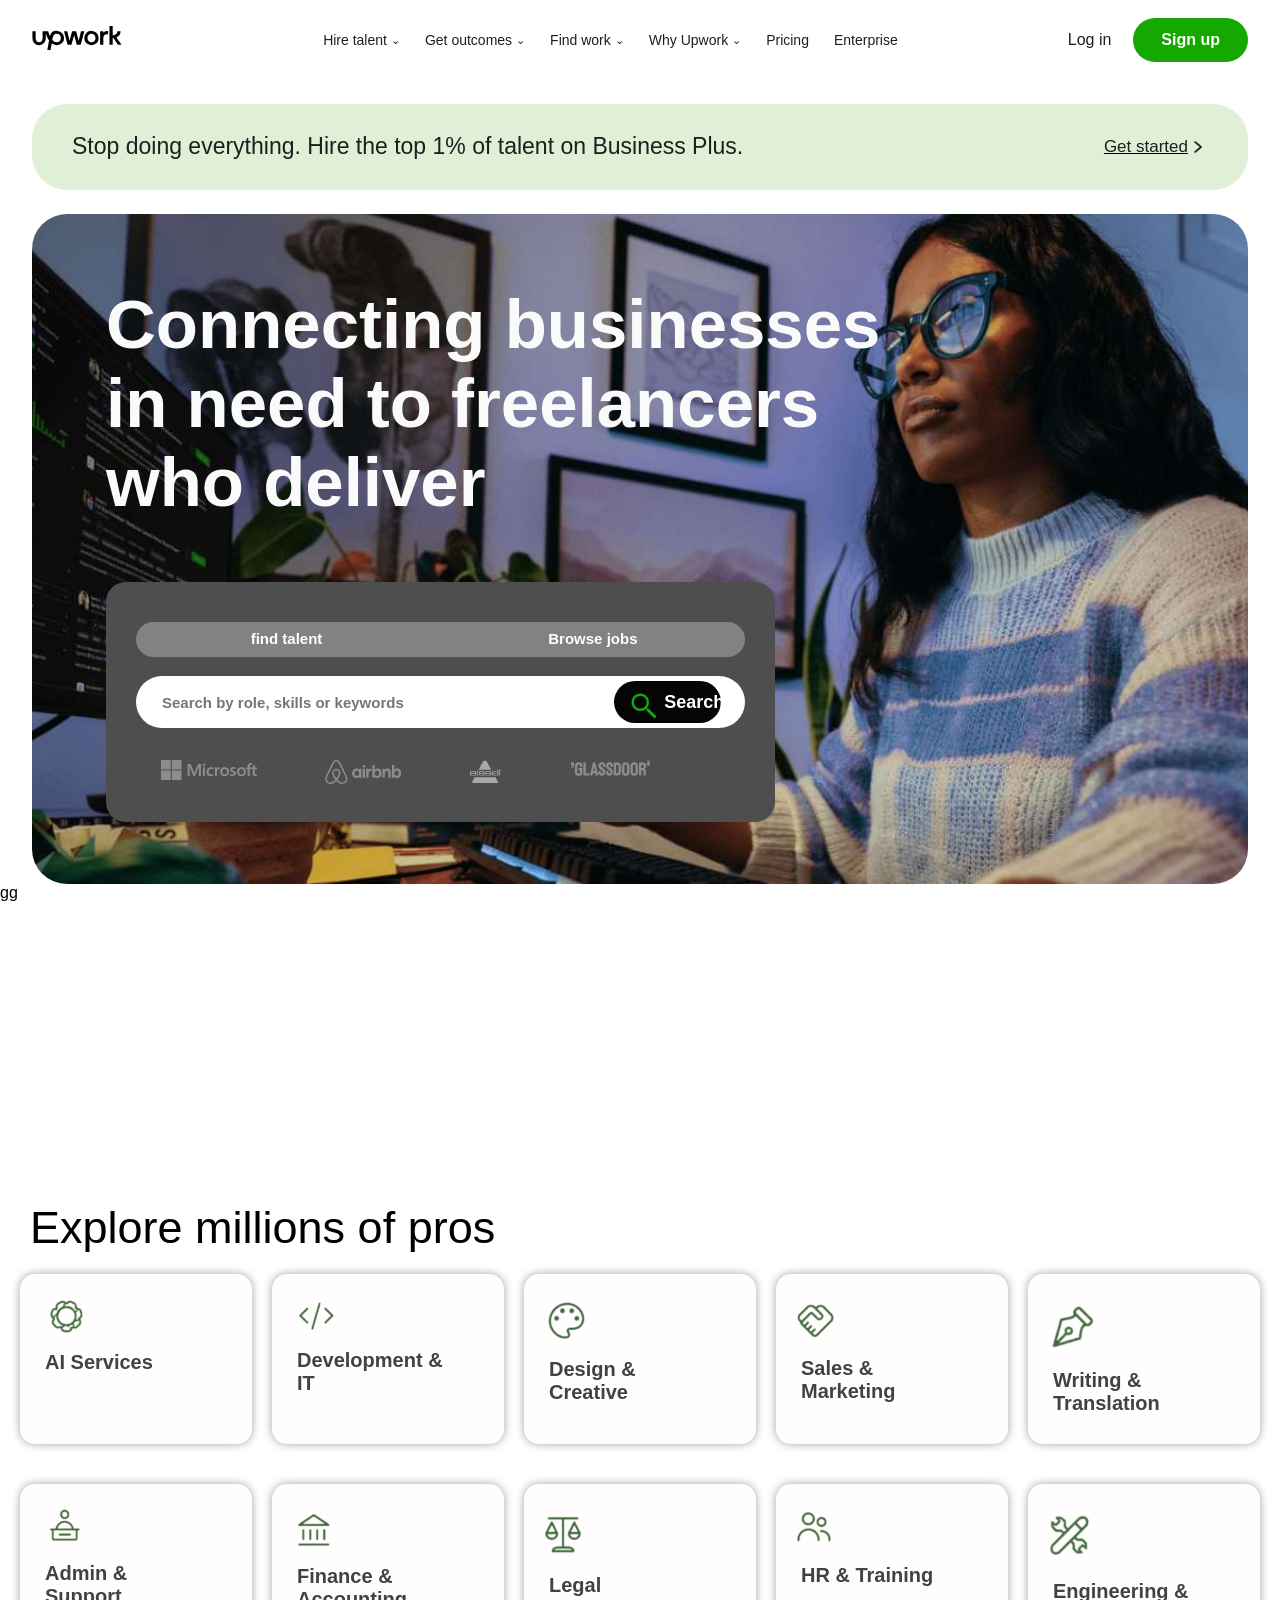
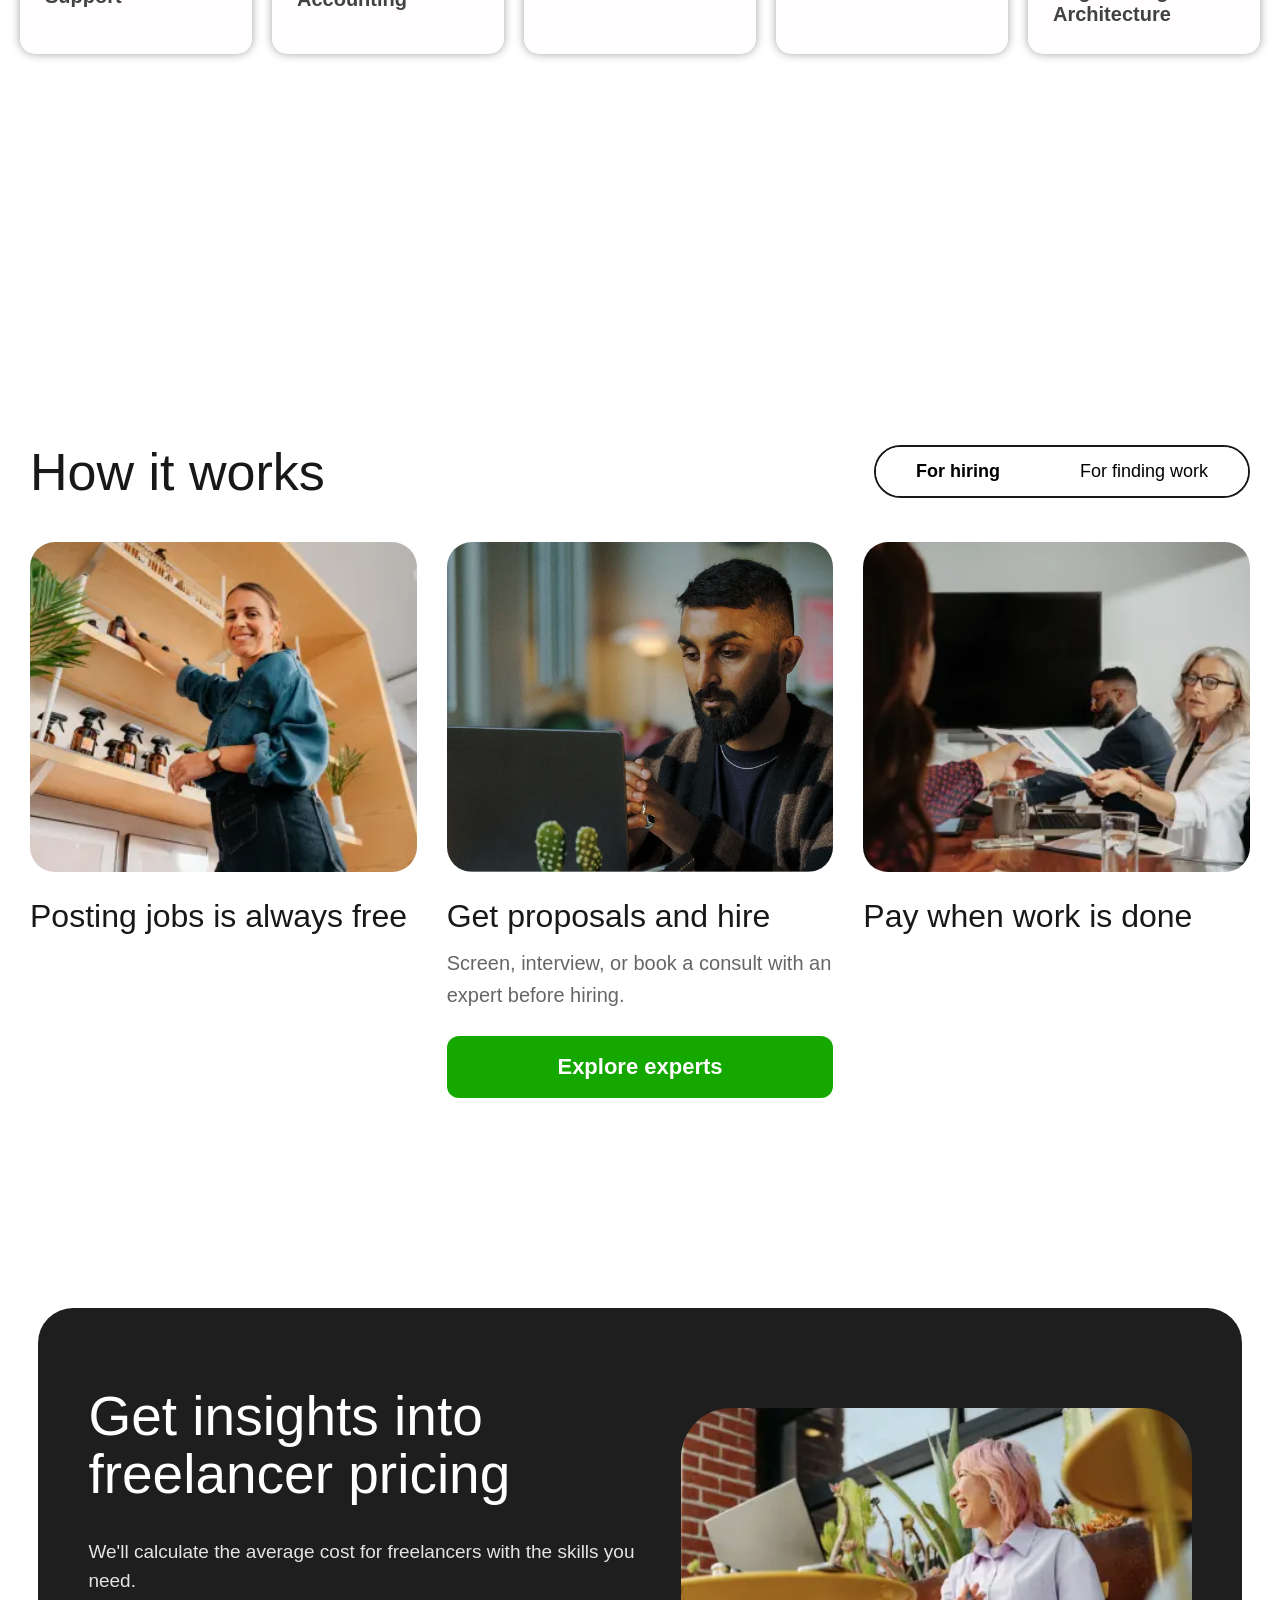
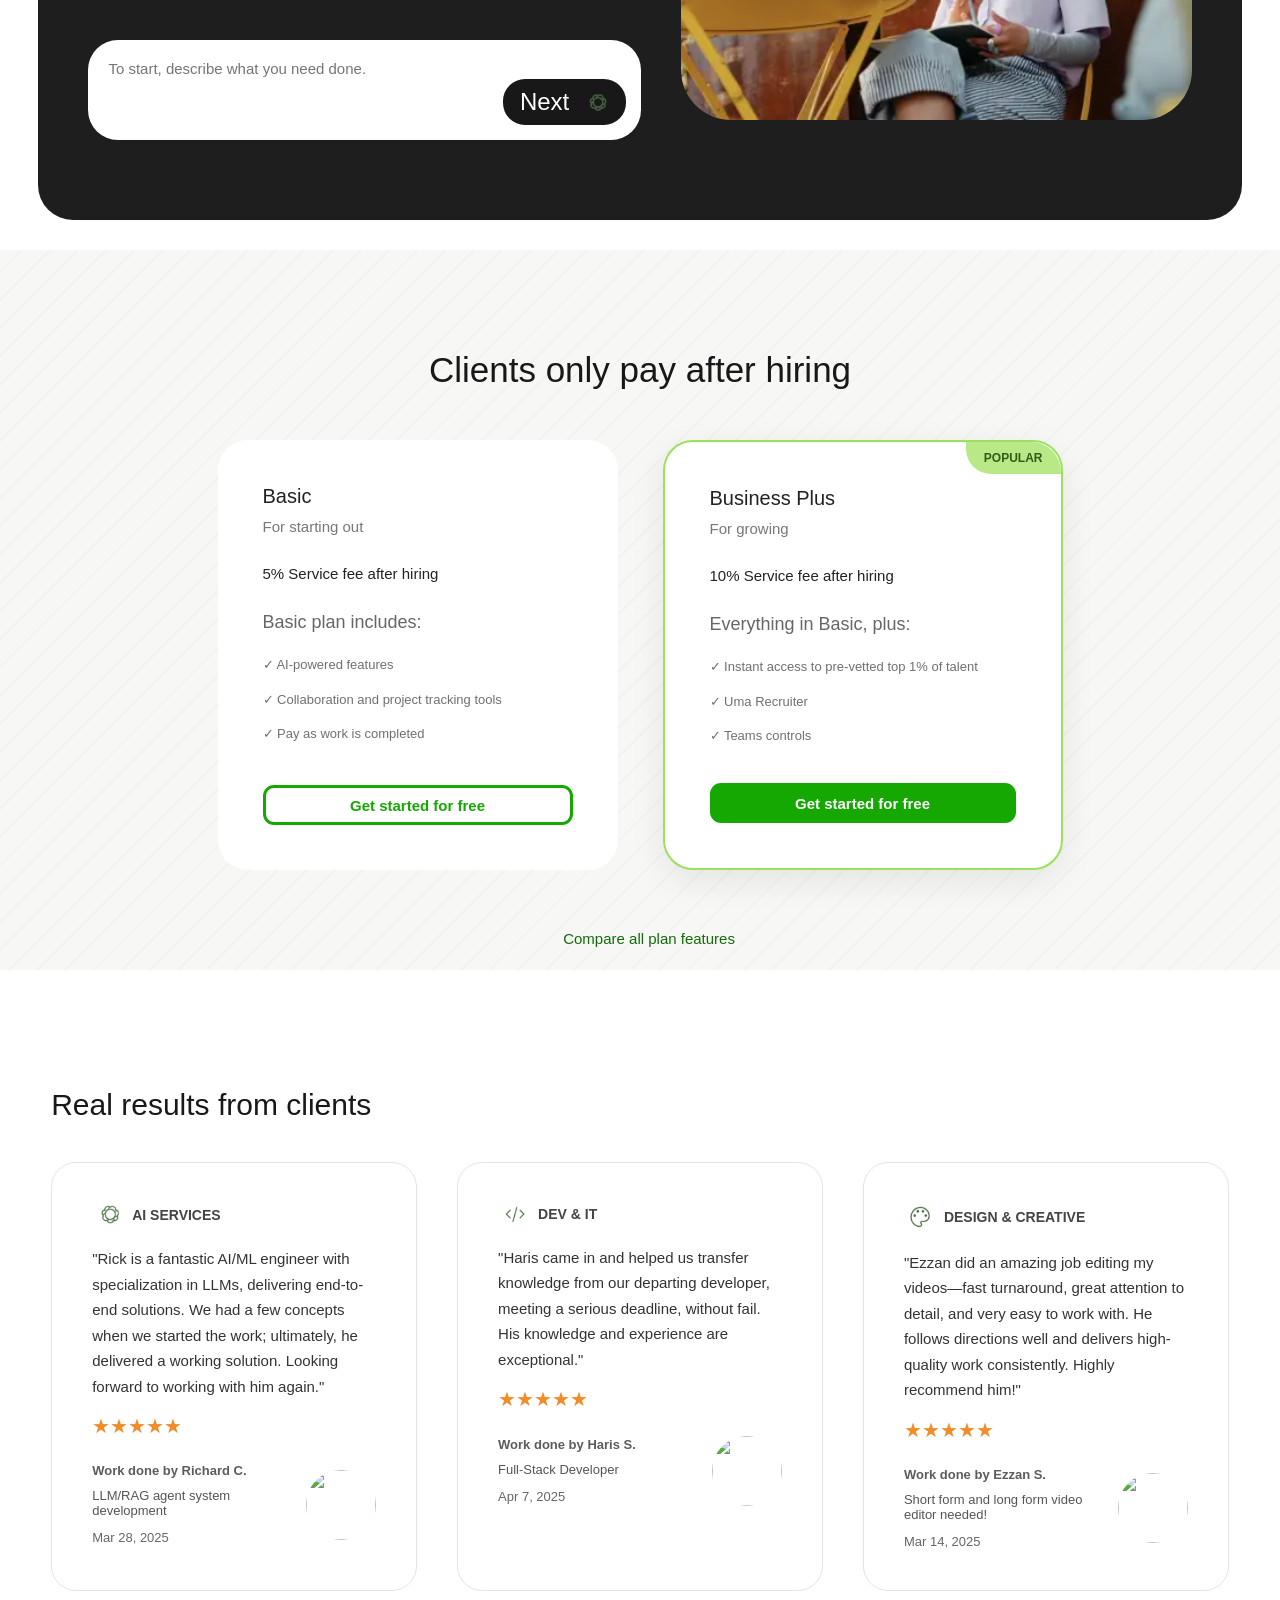
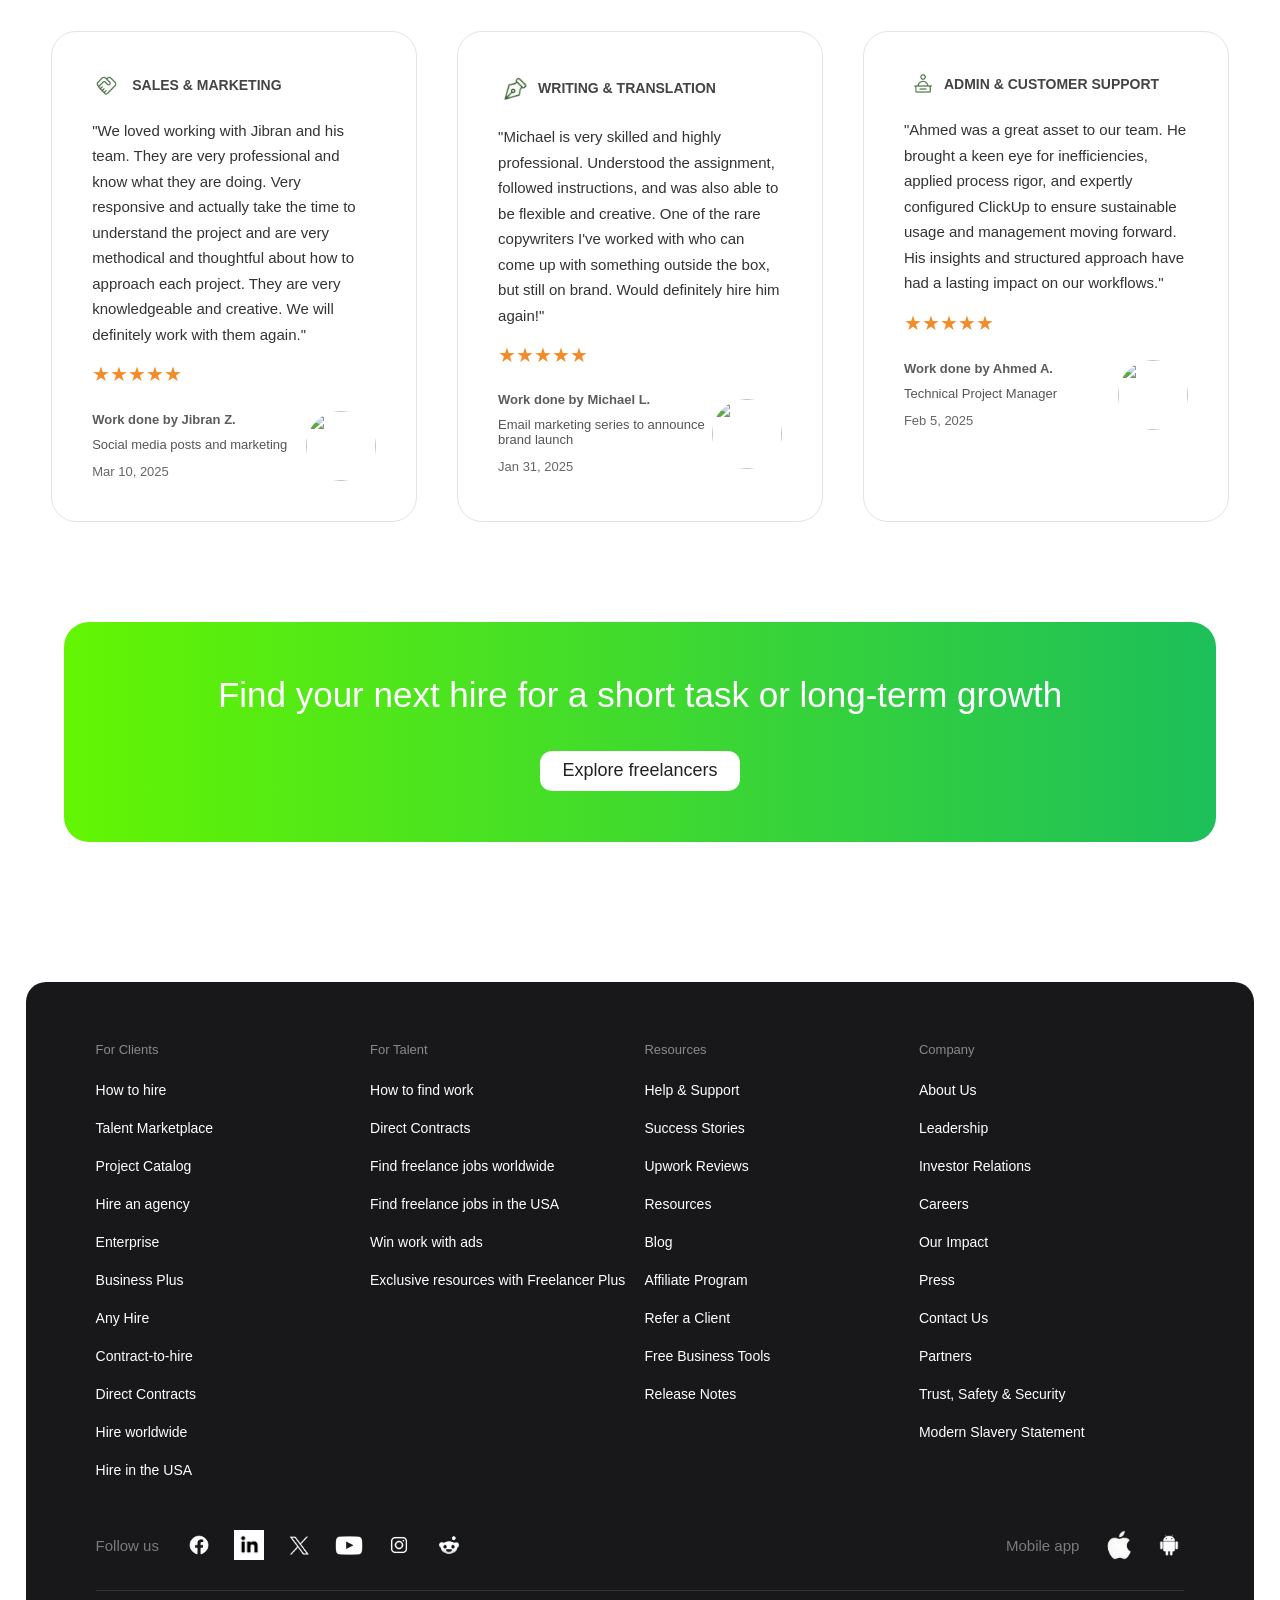
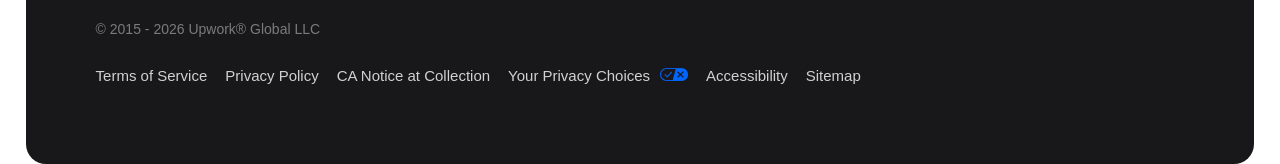
==== commit 4d743422: "i made some changes in index" ====
--- a/index.html
+++ b/index.html
@@ -25,12 +25,12 @@
                 <li><a href="H">Find work<span class="arrow">⌄</span></a></li>
                 <li><a href="H">Why Upwork<span class="arrow">⌄</span></a></li>
                 <li><a href="H">Pricing</a></li>
-                <li><a href="H">Enterprise</a></li>
+                <li><a href="https://go-lifted.com/">Enterprise</a></li>
             </ul>
 
             <div class="nav-right">
-                <a href="H" class="login">Log in</a>
-                <a href="H" class="signup">Sign up</a>
+                <a href="Login.html" class="login">Log in</a>
+                <a href="Signup.html" class="signup">Sign up</a>
             </div>
             </nav>
     </header>
@@ -41,7 +41,7 @@
             <h2>Stop doing everything. Hire the top 1% of talent on Business Plus.</h2>
             
             <div class="dis">
-            <u><a href="">Get started</a></u>
+            <u><a href="get.html">Get started</a></u>
             <img src="./asset/download (1)1.png" alt="">
             </div>
         </div>
@@ -75,7 +75,7 @@
             <div><img src="./asset/glassdoor.svg" alt=""></div>
          </div>   
         </div>
-    </section>
+    </section>gg
 
     <section class="SECTION2">
         <div class="PTE">
--- a/style.css
+++ b/style.css
@@ -1488,7 +1488,7 @@
     .nav-links{
         position: absolute;
         top: 80px;
-        left: -100%;
+        left: -140%;
         width: 100%;
         background: white;
         flex-direction: column;
@@ -1633,6 +1633,10 @@
         width: 28%;
     }
 
+    .PTE{
+        font-size: 33px;
+    }
+
     .images{
         width: 10px;
         gap: 6px;
@@ -1663,6 +1667,10 @@
         position: relative;
         right: 30px;
     }
+
+    .PTE{
+        font-size: 29px;
+    }
 }
 
 @media (max-width:320px){
@@ -1670,6 +1678,9 @@
         width: 42%;
     }
 
+    .PTE{
+        font-size: 25px;
+    }
     .BUTTON2 p a{
         font-size: 12px;
     }
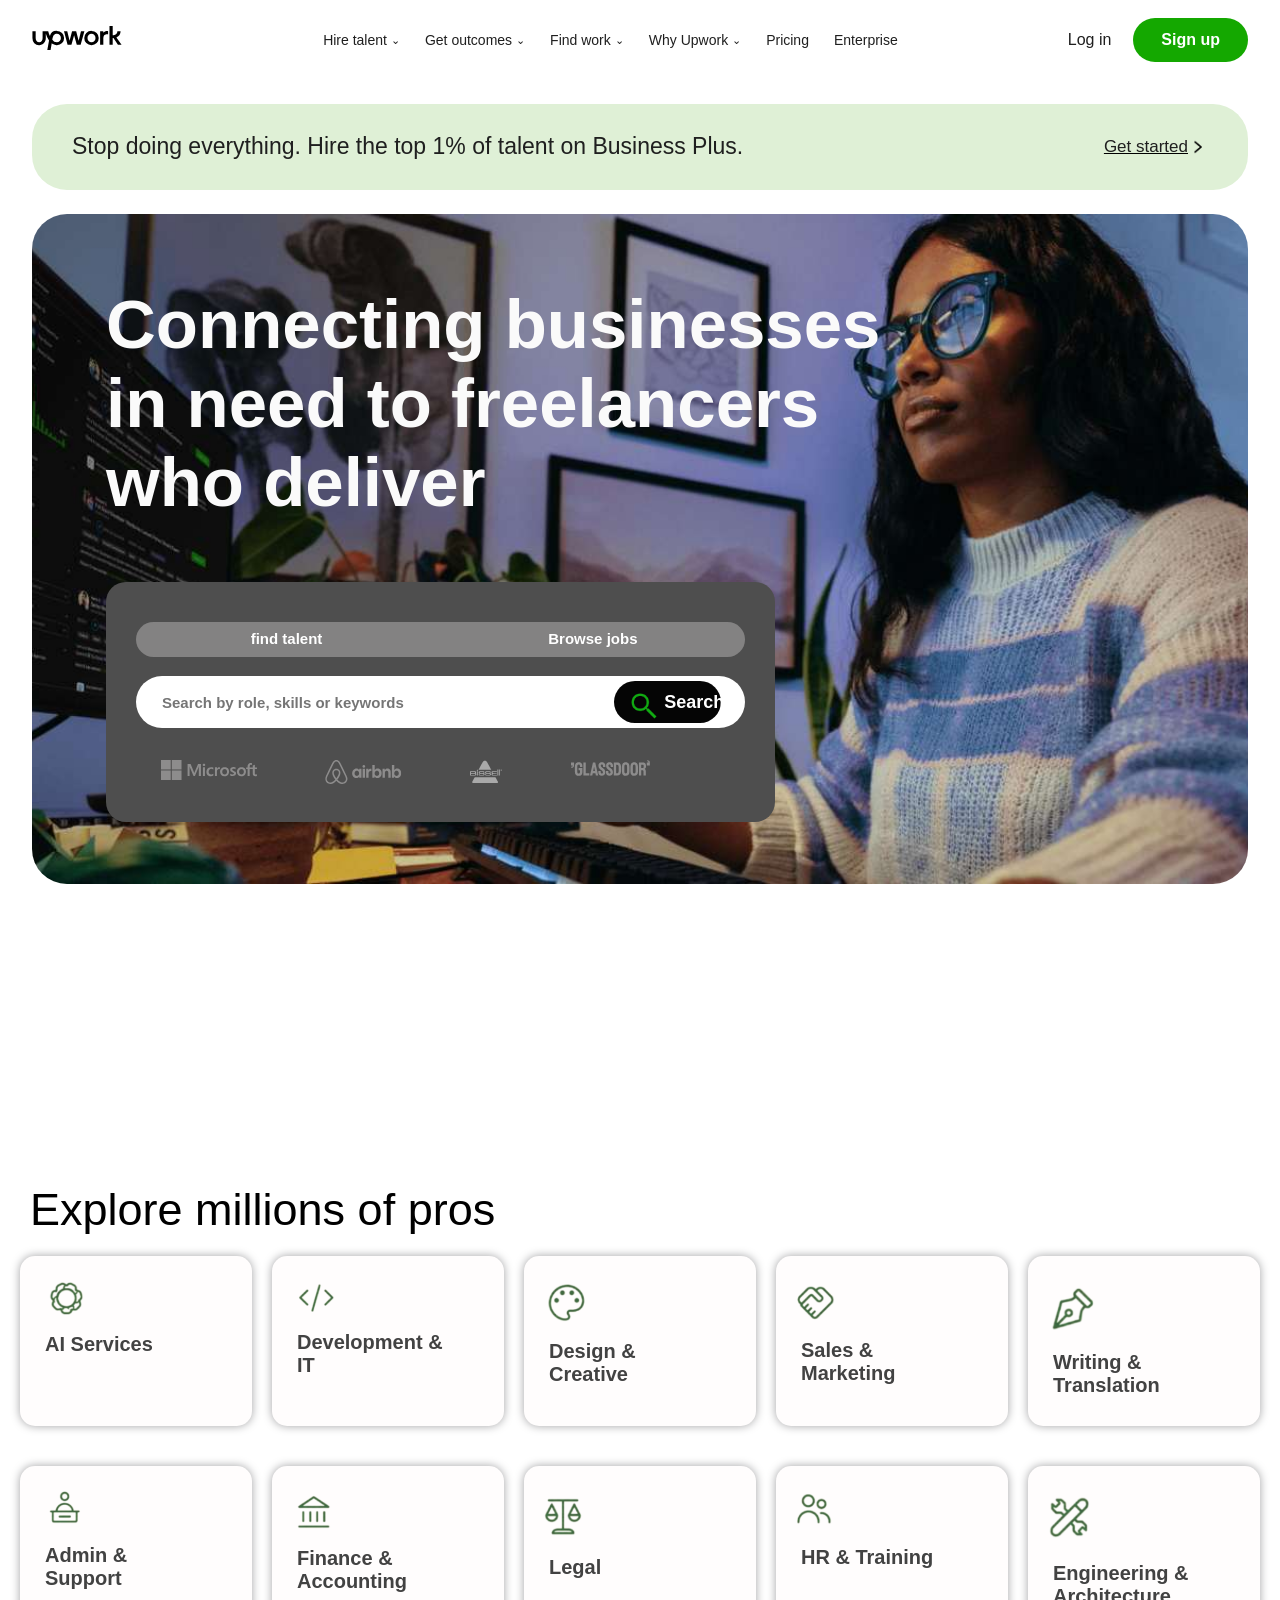
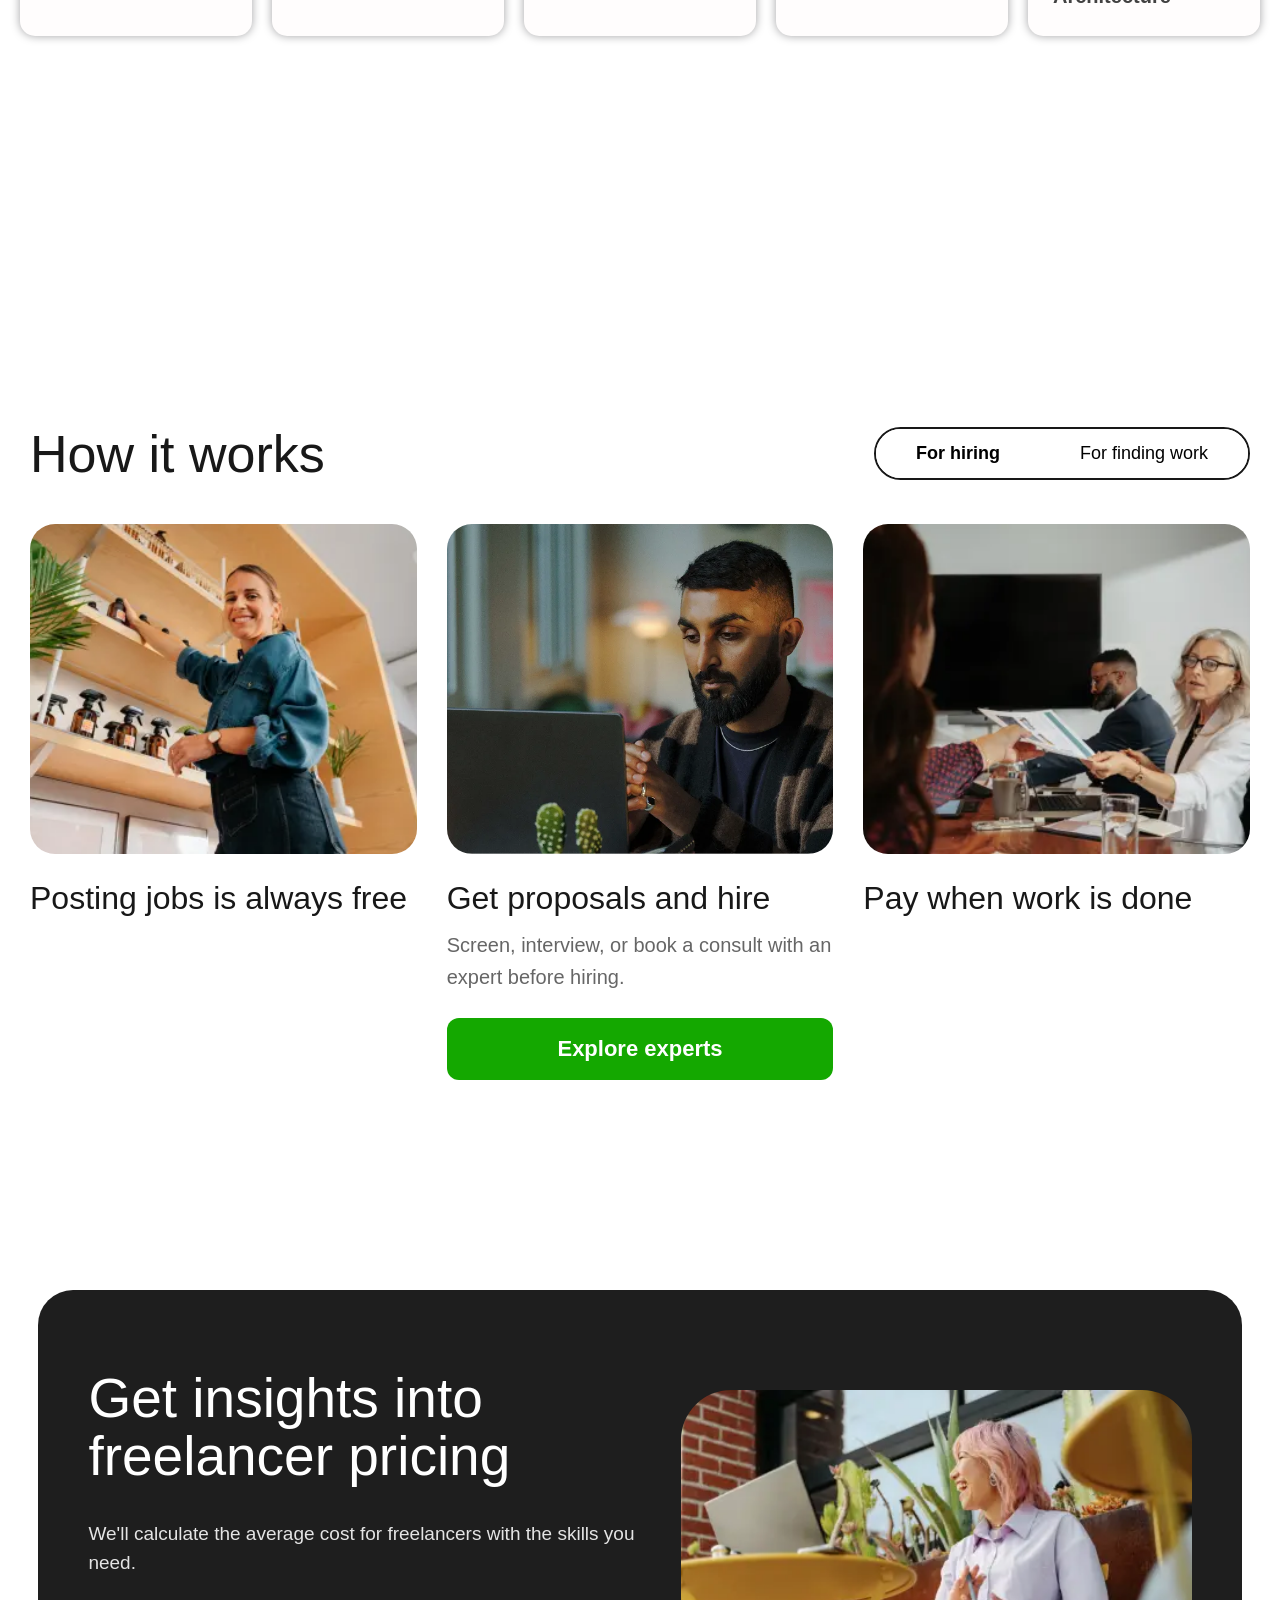
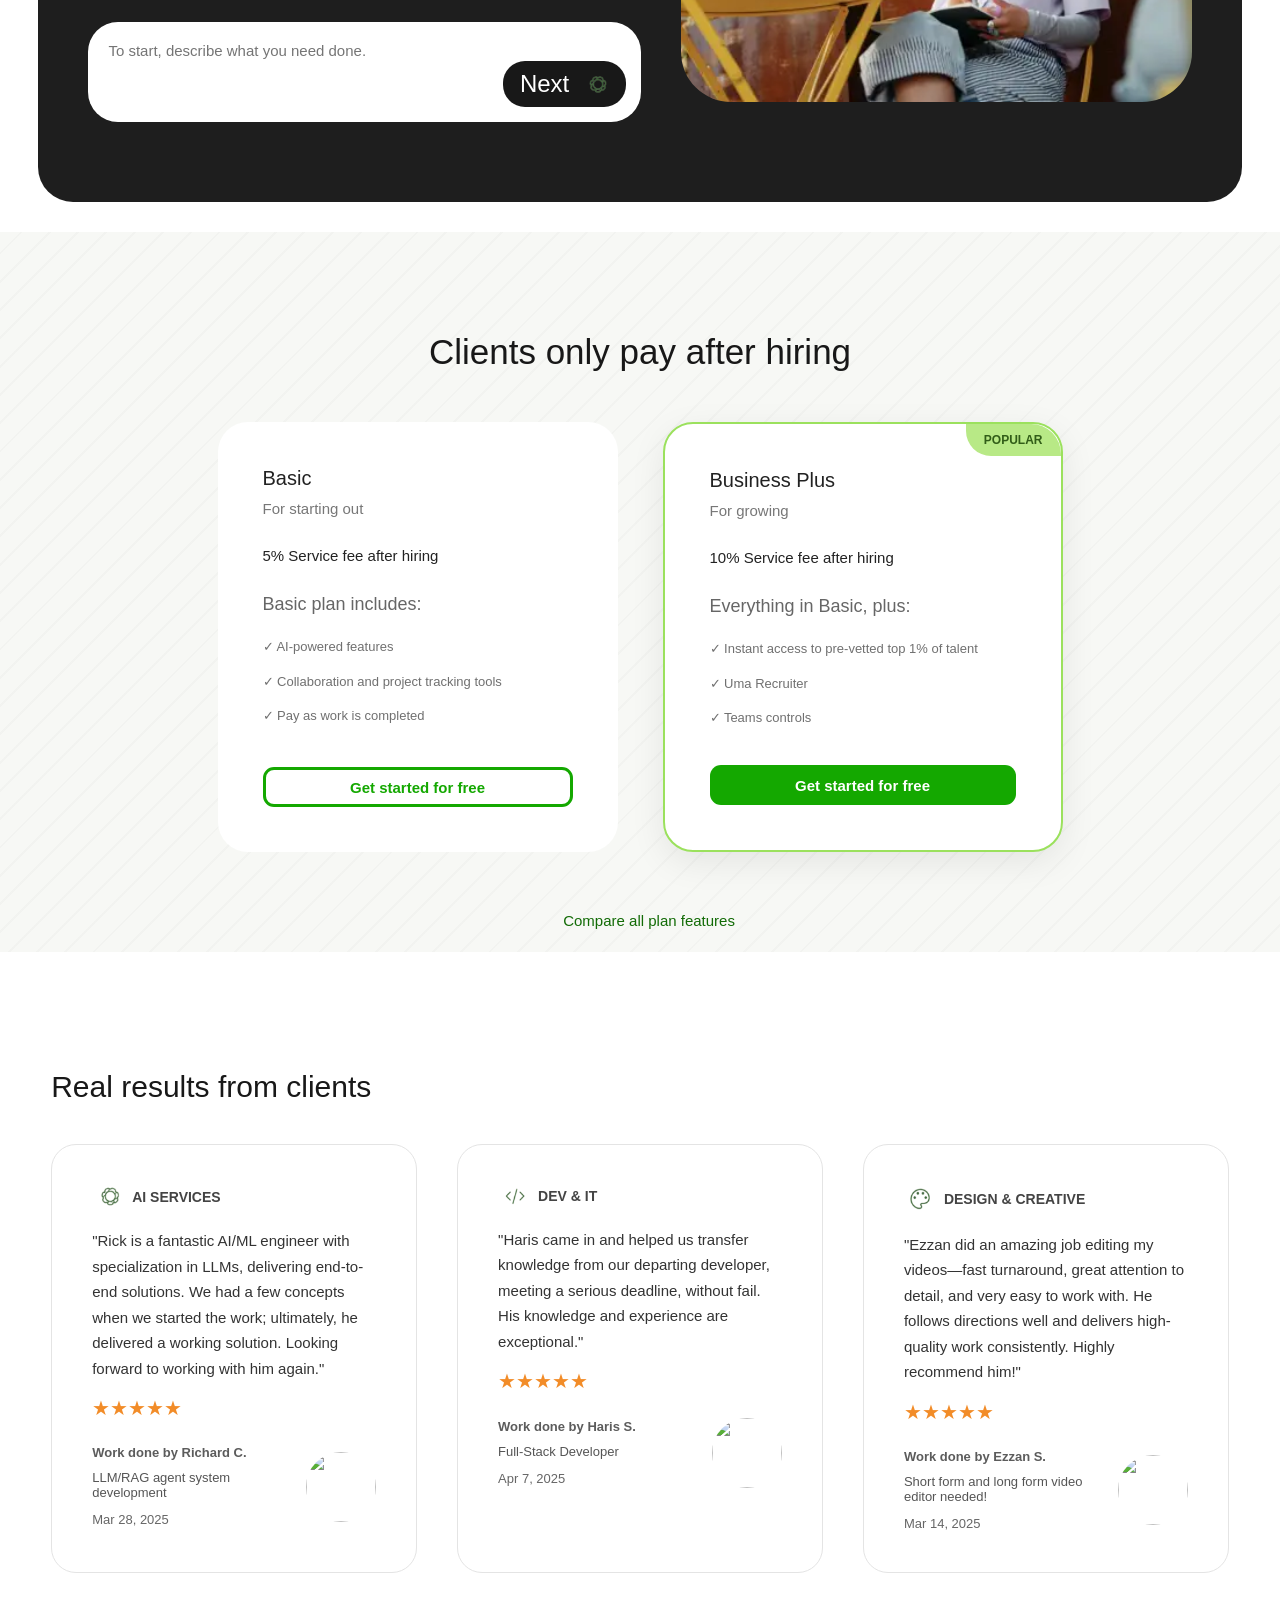
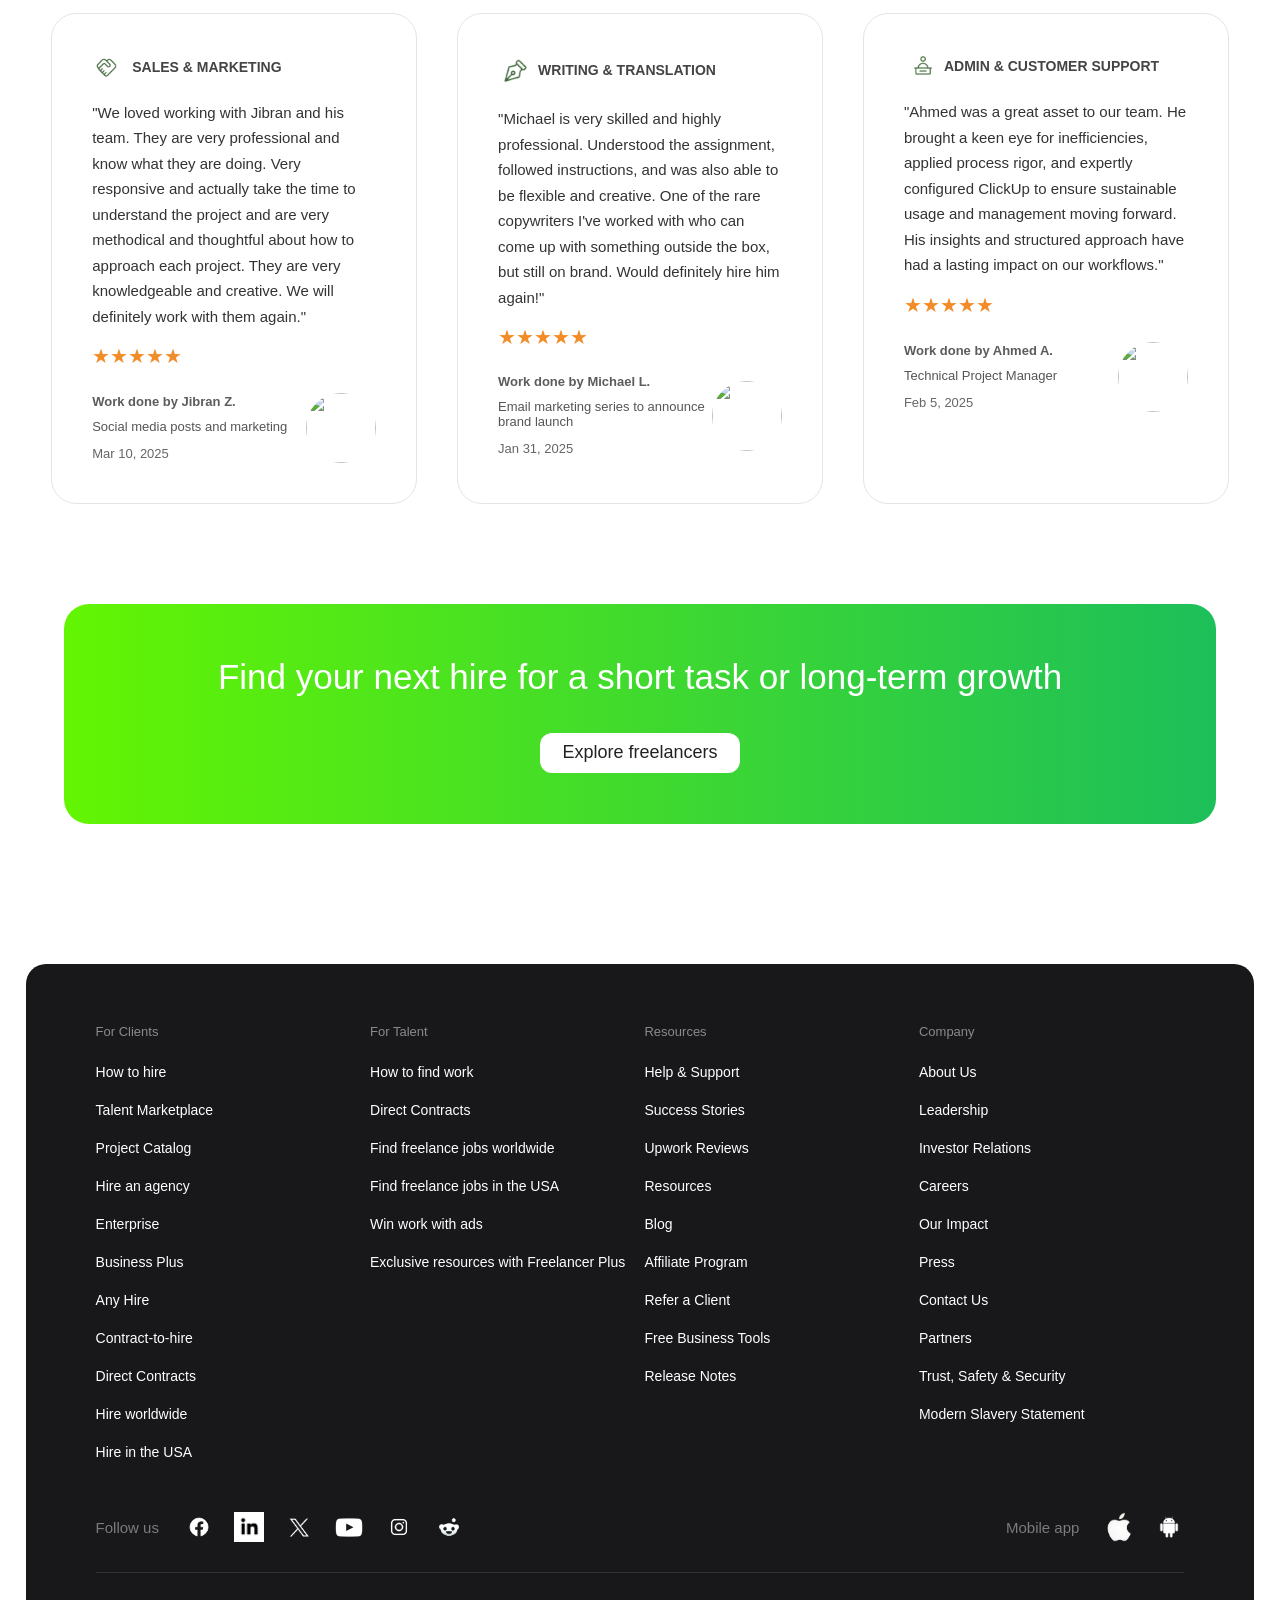
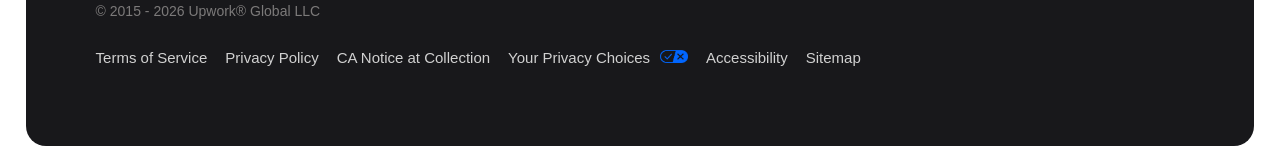
==== commit 8ec3bf50: "i made some changes in index" ====
--- a/index.html
+++ b/index.html
@@ -75,7 +75,7 @@
             <div><img src="./asset/glassdoor.svg" alt=""></div>
          </div>   
         </div>
-    </section>gg
+    </section>
 
     <section class="SECTION2">
         <div class="PTE">
